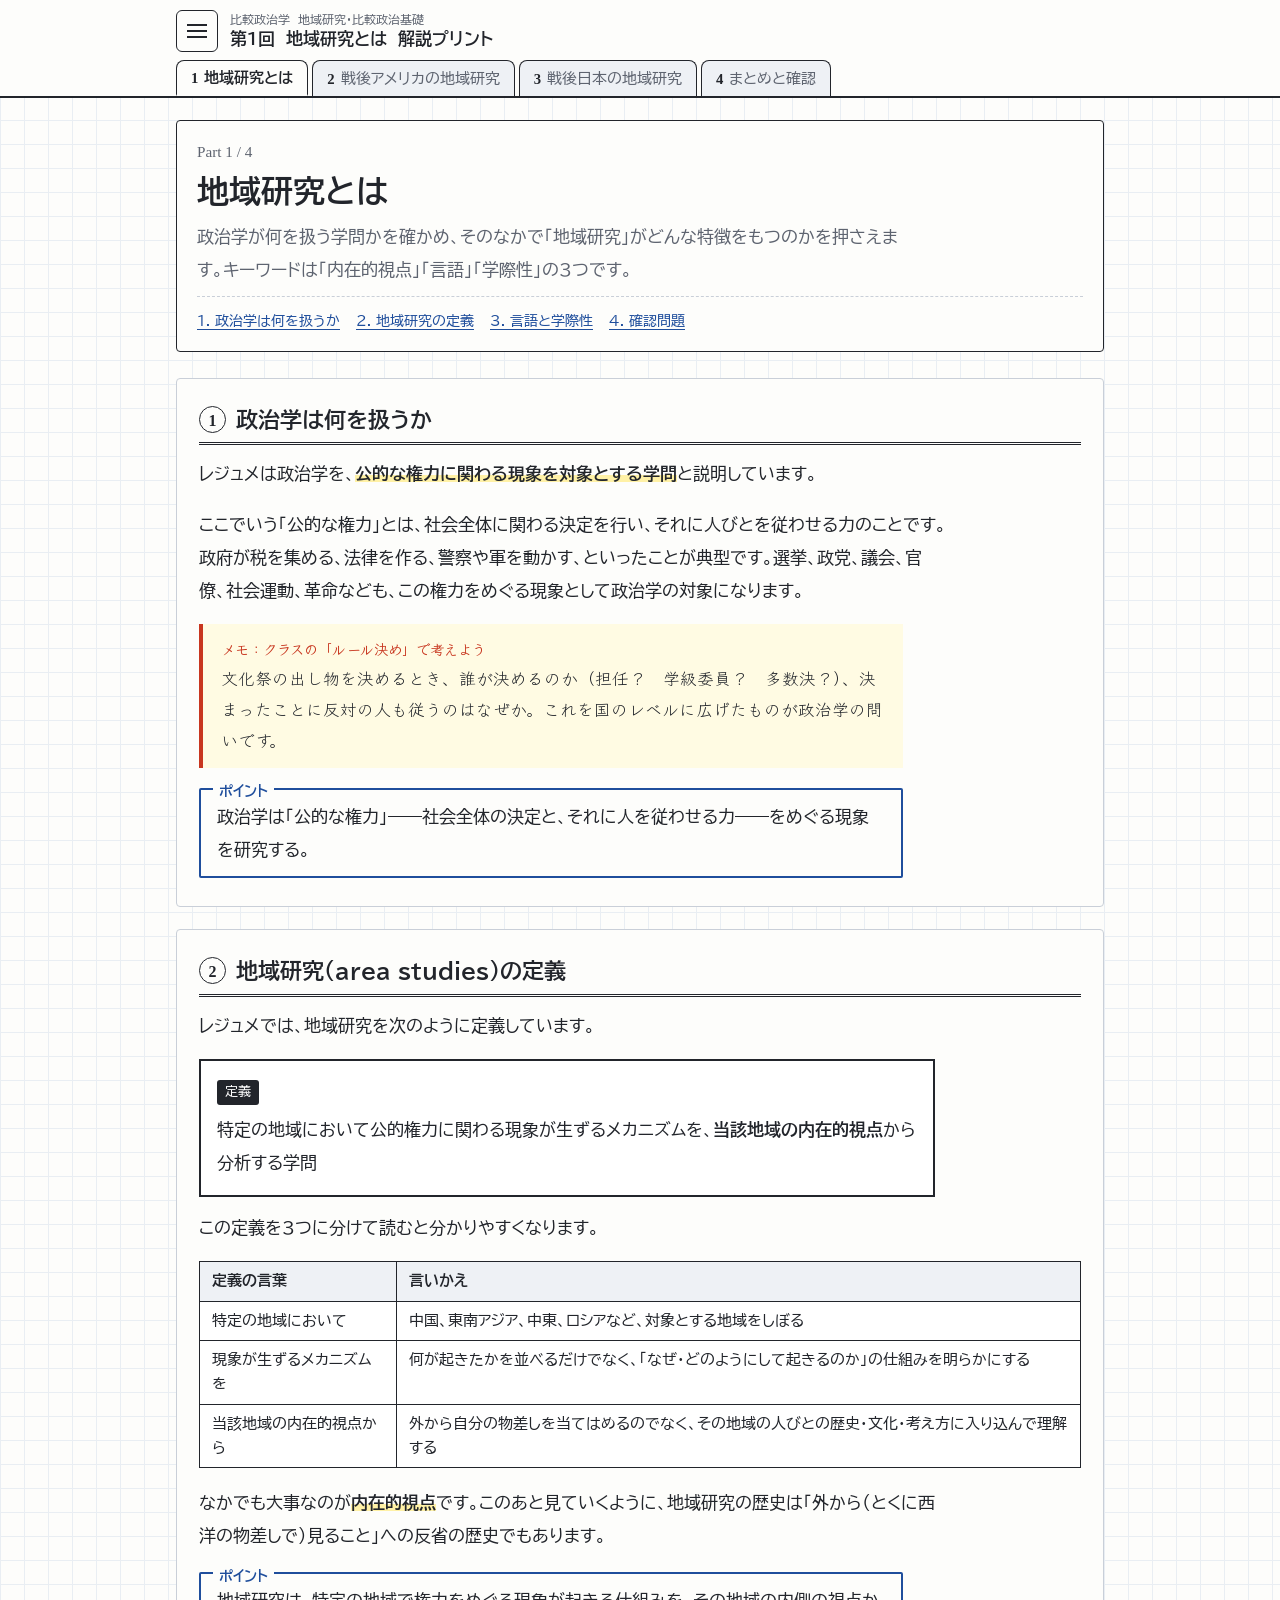
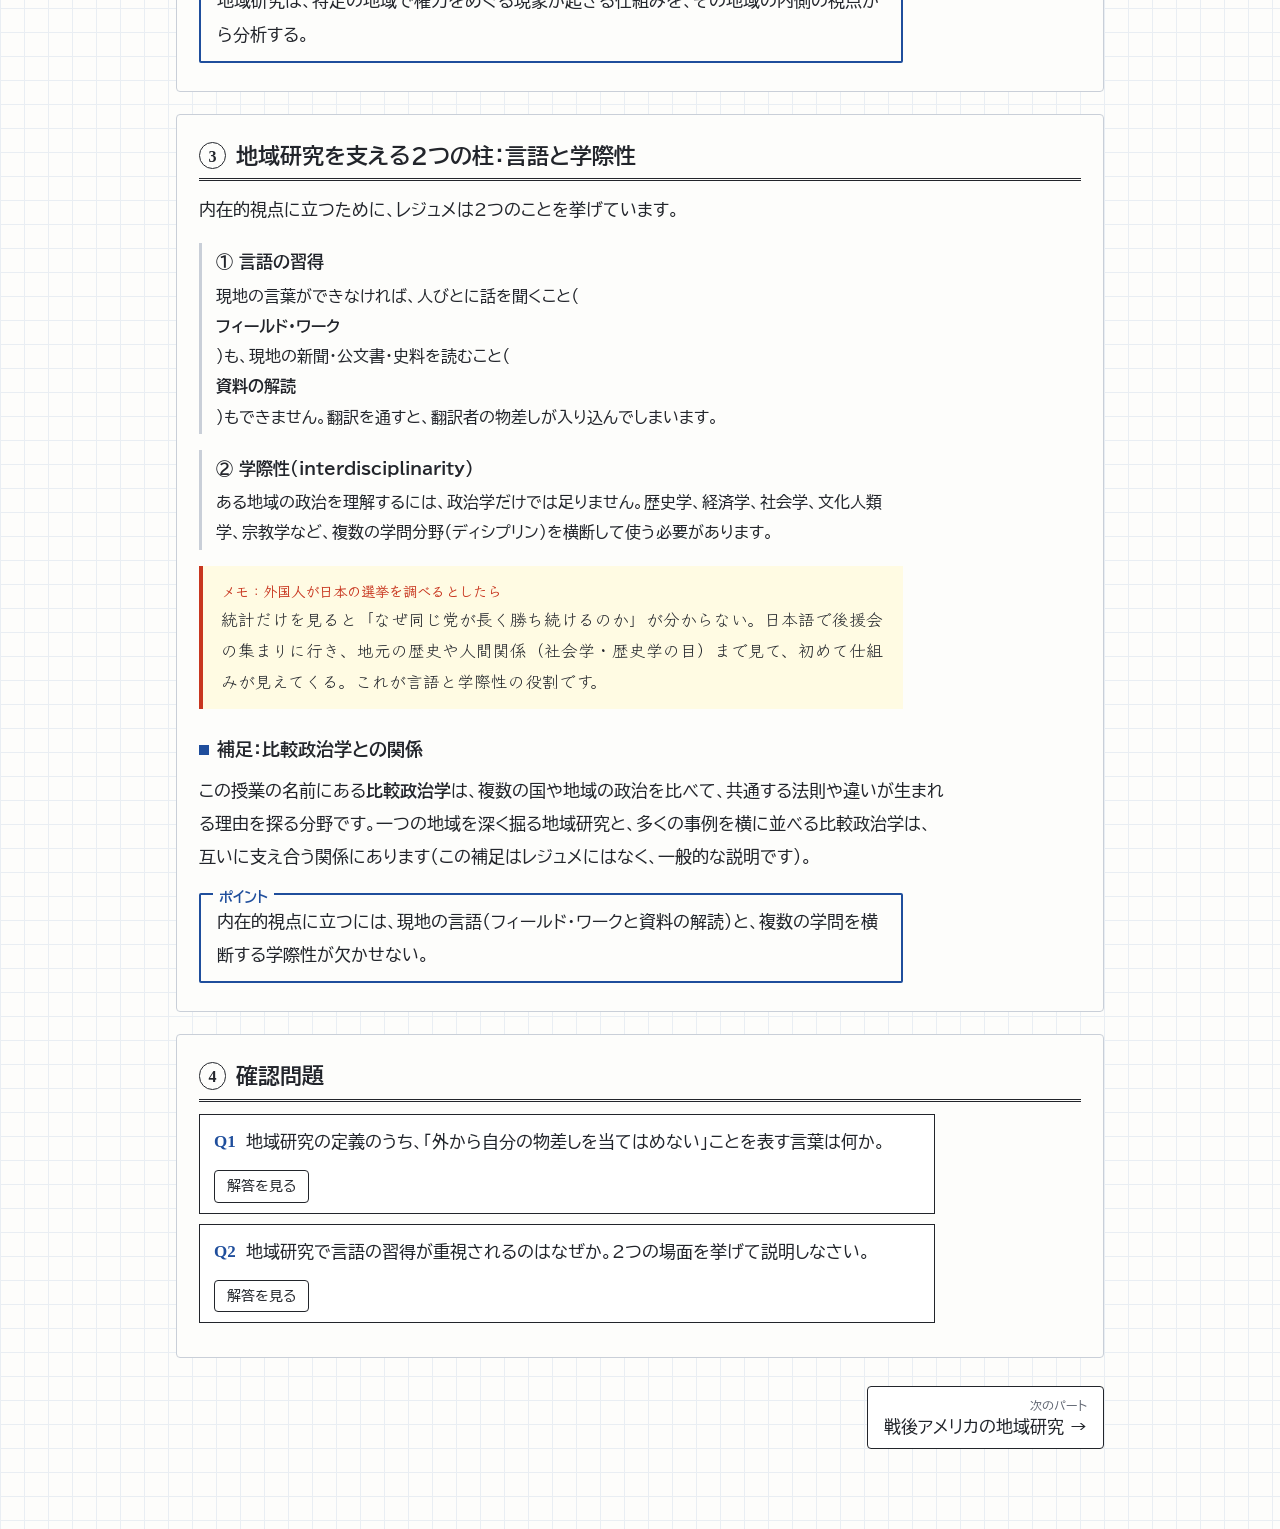
==== ch01/index.html @ 3d4bd662 "比較政治学のサイトを作成し、第1回の解説を追加 Co-Authored-By: Claude Opus 5.5 <noreply@anthropic.com> Claude-Session: http" ====
<!DOCTYPE html>
<html lang="ja">
<head>
<meta charset="utf-8">
<meta name="viewport" content="width=device-width, initial-scale=1">
<title>第1回 地域研究とは｜比較政治学</title>
<link rel="preconnect" href="https://fonts.googleapis.com">
<link rel="preconnect" href="https://fonts.gstatic.com" crossorigin>
<link href="https://fonts.googleapis.com/css2?family=BIZ+UDPGothic:wght@400;700&family=Klee+One:wght@400;600&display=swap" rel="stylesheet">
<style>
/* 設計: 方眼紙に書いた講義プリント。黒インクの本文、青ペンの強調、朱ペンの書き込み、黄色の蛍光ペン。上部に固定ヘッダーとパートのタブ、左からメニューが出る */
:root{
  --paper:#fdfdfb;
  --grid:#e9eef3;
  --ink:#22252b;
  --sub:#5e6470;
  --line:#c9cfd8;
  --blue:#1f4e9c;
  --red:#c8361f;
  --teal:#0b6b5d;
  --marker:#fff1a6;
  --note:#fffbe3;
  --font-body:"BIZ UDPGothic","Hiragino Kaku Gothic ProN","Yu Gothic",Meiryo,sans-serif;
  --font-hand:"Klee One","Hiragino Maru Gothic ProN","Yu Gothic",sans-serif;
  --font-math:"Times New Roman",Times,serif;
  color-scheme:light;
}
*{box-sizing:border-box}
html,body{margin:0}
body{
  background-color:var(--paper);
  background-image:linear-gradient(var(--grid) 1px,transparent 1px),linear-gradient(90deg,var(--grid) 1px,transparent 1px);
  background-size:24px 24px;
  color:var(--ink);font-family:var(--font-body);font-size:17px;line-height:1.95;
  -webkit-text-size-adjust:100%;
}
a{color:var(--blue)}
button{font:inherit;color:inherit}
:focus-visible{outline:2px solid var(--blue);outline-offset:2px}

/* ヘッダー */
.bar{position:sticky;top:0;z-index:20;background:var(--paper);border-bottom:2px solid var(--ink)}
.bar-in{max-width:960px;margin:0 auto;padding:10px 16px 0;display:flex;align-items:center;gap:12px}
.burger{width:42px;height:42px;border:1.5px solid var(--ink);background:var(--paper);border-radius:6px;display:grid;place-items:center;cursor:pointer;flex:none}
.burger span{display:block;width:20px;height:2px;background:var(--ink);box-shadow:0 -6px 0 var(--ink),0 6px 0 var(--ink)}
.course{line-height:1.35;min-width:0}
.course small{display:block;color:var(--sub);font-size:.78rem}
.course b{font-size:1.05rem}
.tabs{max-width:960px;margin:8px auto 0;padding:0 16px;display:flex;gap:4px;overflow-x:auto;scrollbar-width:none}
.tabs::-webkit-scrollbar{display:none}
.tab{flex:none;border:1.5px solid var(--ink);border-bottom:none;background:#eef1f5;border-radius:8px 8px 0 0;padding:6px 14px 5px;cursor:pointer;font-size:.92rem;line-height:1.5;color:var(--sub);position:relative;top:2px}
.tab .n{font-family:var(--font-math);font-weight:700;margin-right:6px;color:var(--ink)}
.tab[aria-selected="true"]{background:var(--paper);color:var(--ink);font-weight:700;border-bottom:2px solid var(--paper);z-index:1}

/* ドロワー */
.scrim{position:fixed;inset:0;background:rgba(20,24,32,.35);z-index:30;opacity:0;pointer-events:none;transition:opacity .2s}
.drawer{position:fixed;top:0;left:0;bottom:0;width:min(340px,86vw);background:var(--paper);z-index:31;border-right:2px solid var(--ink);transform:translateX(-102%);transition:transform .22s ease;overflow-y:auto;padding:16px 18px 40px}
body.menu-open .scrim{opacity:1;pointer-events:auto}
body.menu-open .drawer{transform:none}
.drawer-head{display:flex;justify-content:space-between;align-items:center;border-bottom:1.5px solid var(--ink);padding-bottom:8px;margin-bottom:10px}
.drawer-head b{font-size:1rem}
.close{border:1.5px solid var(--ink);background:none;border-radius:6px;width:36px;height:36px;cursor:pointer;font-size:1.2rem;line-height:1}
.drawer h4{margin:14px 0 2px;font-size:.95rem}
.drawer h4 button{background:none;border:none;padding:0;cursor:pointer;text-align:left;font-weight:700}
.drawer h4 .n{font-family:var(--font-math);margin-right:6px}
.drawer ul{list-style:none;margin:0;padding:0 0 0 12px;border-left:1.5px solid var(--line)}
.drawer li button{background:none;border:none;padding:3px 0;cursor:pointer;color:var(--sub);text-align:left;font-size:.9rem;line-height:1.5}
.drawer li button:hover{color:var(--blue)}
.drawer .cur>button{color:var(--blue)}

/* 本文 */
main{max-width:960px;margin:0 auto;padding:22px 16px 80px}
.part{display:none}
.part.on{display:block}
.part-head{background:var(--paper);border:1.5px solid var(--ink);border-radius:4px;padding:16px 20px;margin-bottom:26px}
.part-head .pn{font-family:var(--font-math);font-size:.95rem;color:var(--sub)}
.part-head h1{font-size:clamp(1.5rem,3.6vw,2rem);line-height:1.4;margin:2px 0 6px;text-wrap:balance}
.part-head p{margin:0;color:var(--sub);max-width:42em}
.toc-mini{display:flex;flex-wrap:wrap;gap:4px 16px;margin-top:10px;padding-top:10px;border-top:1px dashed var(--line);font-size:.9rem}
.toc-mini button{background:none;border:none;padding:0;cursor:pointer;color:var(--blue);text-decoration:underline;text-underline-offset:3px}

section{background:var(--paper);border:1px solid var(--line);border-radius:4px;padding:6px 22px 24px;margin-bottom:22px;scroll-margin-top:120px}
@media (max-width:560px){section{padding:4px 14px 18px}}
h2{font-size:1.4rem;line-height:1.5;margin:18px 0 12px;padding-bottom:6px;border-bottom:3px double var(--ink);text-wrap:balance}
h2 .sn{display:inline-block;min-width:1.7em;height:1.7em;line-height:1.7em;text-align:center;border:1.5px solid var(--ink);border-radius:50%;font-family:var(--font-math);font-size:1rem;margin-right:10px;vertical-align:.12em}
h3{font-size:1.1rem;margin:24px 0 6px;text-wrap:balance}
h3::before{content:"";display:inline-block;width:10px;height:10px;background:var(--blue);margin-right:8px;vertical-align:.05em}
p{margin:0 0 1em;max-width:44em}
.mk{background:linear-gradient(transparent 58%,var(--marker) 58%);font-weight:700}
.v{font-family:var(--font-math);font-style:italic;font-size:1.1em;white-space:nowrap}
.plus{color:var(--teal);font-weight:700}
.minus{color:var(--red);font-weight:700}
ul.dots,ol.steps{margin:0 0 1em;padding-left:1.4em;max-width:44em}
ul.dots li,ol.steps li{margin:3px 0}

/* 数式ボックス（教科書風に式番号を右寄せ） */
.eq{border:1.5px solid var(--ink);background:#fff;padding:12px 18px;margin:16px 0 6px;max-width:44rem;display:flex;align-items:baseline;gap:16px;flex-wrap:wrap}
.eq .f{font-family:var(--font-math);font-size:1.45rem;font-style:italic}
.eq .f sub{font-size:.65em}
.eq .no{margin-left:auto;font-size:.85rem;color:var(--sub)}
.eq-read{max-width:44rem;margin:0 0 16px;padding-left:20px;font-size:.95rem;color:var(--sub)}
.eq-read::before{content:"読み方　";color:var(--blue);font-weight:700}

/* 先生のメモ */
.memo{font-family:var(--font-hand);background:var(--note);border-left:4px solid var(--red);padding:12px 16px 12px 18px;margin:16px 0;max-width:44rem;font-size:1.05rem;line-height:1.85}
.memo .who{display:block;color:var(--red);font-weight:600;font-size:.9rem}
/* ポイント */
.point{border:2px solid var(--blue);border-radius:2px;padding:10px 16px;margin:20px 0 4px;max-width:44rem;position:relative}
.point::before{content:"ポイント";position:absolute;top:-.85em;left:12px;background:var(--paper);padding:0 6px;color:var(--blue);font-weight:700;font-size:.85rem}
.point p{margin:0}

/* 帯グラフ */
.bars{background:#fff;border:1px solid var(--line);padding:14px 16px 10px;margin:14px 0 18px;max-width:44rem}
.bars .sw{display:flex;gap:0;margin-bottom:12px;border:1.5px solid var(--ink);border-radius:6px;overflow:hidden;width:max-content}
.bars .sw button{border:none;background:#fff;padding:3px 14px;cursor:pointer;font-size:.88rem}
.bars .sw button+button{border-left:1.5px solid var(--ink)}
.bars .sw button[aria-selected="true"]{background:var(--ink);color:#fff}
.brow{display:grid;grid-template-columns:7.2em 1fr;align-items:center;gap:10px;margin:8px 0}
.brow .lab{font-size:.88rem;line-height:1.35}
.track{position:relative;height:34px}
.seg{position:absolute;top:0;bottom:0;display:flex;align-items:center;justify-content:center;font-size:.8rem;border:1.5px solid var(--ink);white-space:nowrap;overflow:hidden;font-variant-numeric:tabular-nums}
.seg.y{background:#dfe8f6}
.seg.c{background:#f3f4f6}.seg.i{background:#e7eaee}.seg.g{background:#d9dde3}
.seg.gap-p{background:repeating-linear-gradient(45deg,#d6efe9,#d6efe9 5px,#fff 5px,#fff 10px);color:var(--teal);font-weight:700;border-color:var(--teal);border-style:dashed}
.seg.gap-m{background:repeating-linear-gradient(45deg,#f8ddd7,#f8ddd7 5px,#fff 5px,#fff 10px);color:var(--red);font-weight:700;border-color:var(--red);border-style:dashed}
.seg.b{background:#e7eaee}.seg.ri{background:#fde9a8}.seg.nx{background:#d6efe9}
.seg-lab{position:absolute;top:0;bottom:0;display:flex;align-items:center;font-size:.85rem;white-space:nowrap}
.bars .cap{font-size:.88rem;color:var(--sub);margin:6px 0 0}

/* 表 */
.tw{overflow-x:auto;margin:12px 0 18px}
table{border-collapse:collapse;background:#fff;font-size:.95rem;font-variant-numeric:tabular-nums}
th,td{border:1px solid var(--ink);padding:7px 12px;text-align:left;vertical-align:top;line-height:1.6}
thead th{background:#eef1f5}
td.c{text-align:center;white-space:nowrap}
td.r{text-align:right}
table.calc-t td{border:none;border-bottom:1px dotted var(--line);padding:3px 14px 3px 0}
table.calc-t tr:last-child td{border-bottom:2px solid var(--ink);font-weight:700}

/* 図 */
figure{margin:14px 0 20px}
figcaption{font-size:.85rem;color:var(--sub);margin-top:4px}
.figbox{background:#fff;border:1px solid var(--line);padding:8px;overflow-x:auto}
svg text{font-family:var(--font-body);fill:var(--ink)}
svg .m{font-family:var(--font-math);font-style:italic}

/* シミュレーター */
.sim{background:#fff;border:1.5px solid var(--ink);padding:14px;margin:16px 0;display:grid;grid-template-columns:1fr;gap:14px}
@media (min-width:860px){.sim{grid-template-columns:minmax(0,1.15fr) minmax(0,1fr)}}
.grp{margin-bottom:10px}
.grp .gl{font-size:.78rem;color:var(--sub);display:block;margin-bottom:3px}
.chips{display:flex;flex-wrap:wrap;gap:5px}
.chips button{border:1.5px solid var(--ink);background:#fff;padding:2px 10px;border-radius:4px;cursor:pointer;font-size:.85rem;line-height:1.6}
.chips button[aria-pressed="true"]{background:var(--ink);color:#fff}
.explain{border-top:1px dashed var(--line);padding-top:10px;margin-top:6px}
.explain .t{font-weight:700;margin:0}
.explain .x{font-size:.95rem;margin:4px 0}
.explain .f{font-size:.8rem;color:var(--sub);margin:0}
.meter{display:grid;grid-template-columns:repeat(3,1fr);border:1.5px solid var(--ink);margin:10px 0}
.meter div{padding:6px 8px;text-align:center}
.meter div+div{border-left:1px solid var(--ink)}
.meter small{display:block;font-size:.75rem;color:var(--sub);line-height:1.3}
.meter strong{font-size:1.3rem;font-family:var(--font-math);font-variant-numeric:tabular-nums}
.sl{display:grid;grid-template-columns:7.4em 1fr 3.6em;gap:8px;align-items:center;font-size:.88rem}
.sl input{width:100%;accent-color:var(--blue)}
.sl output{text-align:right;font-family:var(--font-math);font-variant-numeric:tabular-nums}
.sm{font-size:.8rem;color:var(--sub);margin:6px 0 0}

/* 内部タブ（ケース別） */
.itabs{display:flex;gap:0;border-bottom:1.5px solid var(--ink);margin:14px 0 0;overflow-x:auto}
.itabs button{border:none;background:none;padding:6px 14px;cursor:pointer;color:var(--sub);border-bottom:3px solid transparent;margin-bottom:-1.5px;white-space:nowrap}
.itabs button[aria-selected="true"]{color:var(--ink);font-weight:700;border-bottom-color:var(--blue)}
.ipanel{padding:12px 0 0}
.ipanel[hidden]{display:none}
.case{border-left:3px solid var(--line);padding:2px 0 2px 14px;margin:0 0 16px;max-width:44rem}
.case b{display:block}
.case .res{font-size:.9rem;margin:2px 0}
.case p{margin:2px 0 0;font-size:.97rem}

/* 手順 */
.flow{display:grid;grid-template-columns:1fr;gap:8px;max-width:44rem;margin:12px 0 16px;counter-reset:f}
@media (min-width:700px){.flow{grid-template-columns:repeat(3,1fr)}}
.flow div{border:1.5px solid var(--ink);background:#fff;padding:10px 12px;font-size:.93rem;line-height:1.7;counter-increment:f}
.flow div::before{content:"手順" counter(f);display:block;font-weight:700;color:var(--blue);font-size:.82rem}

/* 計算機 */
.calc{background:#fff;border:1.5px solid var(--ink);padding:14px 16px;margin:14px 0;max-width:44rem}
.calc .out{font-size:.98rem;margin-top:10px}
.calc .chk{color:var(--sub);font-size:.88rem}

/* 確認問題 */
.q{border:1px solid var(--ink);background:#fff;margin:10px 0;max-width:46rem}
.q .qq{padding:10px 14px;display:flex;gap:10px}
.q .qn{font-family:var(--font-math);font-weight:700;color:var(--blue)}
.q button.show{margin:0 14px 10px;border:1.5px solid var(--ink);background:#fff;border-radius:4px;padding:2px 12px;cursor:pointer;font-size:.85rem}
.q .ans{border-top:1px dashed var(--line);padding:8px 14px 10px;font-family:var(--font-hand);font-size:1.05rem;background:var(--note)}
.q .ans[hidden]{display:none}
.q .ans::before{content:"解答　";color:var(--red);font-weight:600}

/* 前後ナビ */
.pager{display:flex;justify-content:space-between;gap:10px;margin-top:28px;flex-wrap:wrap}
.pager button{border:1.5px solid var(--ink);background:#fff;padding:10px 16px;cursor:pointer;border-radius:4px;text-align:left;line-height:1.4;max-width:48%}
.pager button small{display:block;color:var(--sub);font-size:.78rem}
.pager .next{margin-left:auto;text-align:right}
.src{font-size:.82rem;color:var(--sub);margin-top:30px;border-top:1px solid var(--line);padding-top:10px}

/* キャラクター */
.talk{display:flex;align-items:flex-end;gap:12px;margin:14px 0 18px;max-width:44rem}
.talk img{width:118px;height:auto;flex:none}
.talk .bubble{position:relative;background:#fff;border:2px solid var(--ink);border-radius:14px;padding:10px 16px;font-family:var(--font-hand);font-size:1.08rem;line-height:1.75;margin-bottom:30px}
.talk .bubble::before{content:"";position:absolute;left:-12px;bottom:16px;border:6px solid transparent;border-right:8px solid var(--ink)}
.talk .bubble::after{content:"";position:absolute;left:-8px;bottom:17px;border:5px solid transparent;border-right:7px solid #fff}
.talk.r{flex-direction:row-reverse;margin-left:auto}
.talk.r .bubble::before{left:auto;right:-12px;border-right-color:transparent;border-left:8px solid var(--ink)}
.talk.r .bubble::after{left:auto;right:-8px;border-right-color:transparent;border-left:7px solid #fff}
.part-head{display:flex;gap:16px;align-items:flex-end}
.part-head .ph-main{flex:1;min-width:0}
.part-head .ph-fig{flex:none;width:150px;text-align:center;margin:-6px 0 -16px}
.part-head .ph-say{font-family:var(--font-hand);font-size:.88rem;line-height:1.5;background:#fff;border:1.5px solid var(--ink);border-radius:10px;padding:5px 8px;margin-bottom:6px;text-align:left;position:relative}
.part-head .ph-say::after{content:"";position:absolute;left:50%;bottom:-7px;width:10px;height:10px;background:#fff;border-right:1.5px solid var(--ink);border-bottom:1.5px solid var(--ink);transform:translateX(-50%) rotate(45deg)}
.part-head .ph-fig img{width:100%;height:auto;display:block}
@media (max-width:560px){.talk img{width:86px}.part-head .ph-fig{width:96px}.talk .bubble{font-size:1rem}}
.memo.withfig{display:flex;gap:14px;align-items:center}
.memo.withfig img{width:104px;height:auto;flex:none}
@media (max-width:560px){.memo.withfig img{width:78px}}

/* 課題パート */
.dl{margin:10px 0 16px}
.dlbtn{display:inline-flex;align-items:center;gap:12px;border:2px solid var(--ink);background:#fff;color:var(--ink);text-decoration:none;padding:8px 16px 8px 10px;border-radius:6px;line-height:1.4;box-shadow:3px 3px 0 var(--ink)}
.dlbtn:hover{background:#eef2fa}
.dlbtn:active{transform:translate(2px,2px);box-shadow:1px 1px 0 var(--ink)}
.dlbtn .dlico{width:34px;height:40px;background:#2b579a;color:#fff;font-weight:700;display:grid;place-items:center;border-radius:3px;font-family:var(--font-math);font-size:1.2rem}
.dlbtn b{display:block}
.dlbtn small{display:block;color:var(--sub);font-size:.8rem}

.xref{font-size:.9rem;margin:6px 0 12px;max-width:44em}
.xref::before{content:"→ ";color:var(--blue);font-weight:700}
.xref a,.dots a{color:var(--blue);cursor:pointer}
.kq{border:2px solid var(--ink);background:#fff;padding:12px 16px;margin:12px 0 14px;max-width:46rem}
.kq .lab{display:inline-block;background:var(--ink);color:#fff;font-size:.8rem;padding:0 8px;border-radius:3px;margin-bottom:4px}
.kq p{margin:4px 0}
.memo.hint{border-left-color:var(--blue)}
.memo.hint .who{color:var(--blue)}
.locked{display:none;border:1.5px dashed var(--line);color:var(--sub);padding:8px 14px;max-width:44rem;font-size:.92rem;background:#fff}
body.ans-off .locked{display:block}
body.ans-off .sol{display:none}
.solbtn{border:1.5px solid var(--ink);background:var(--ink);color:#fff;border-radius:4px;padding:6px 16px;cursor:pointer;margin:6px 0 10px}
.solbtn[aria-expanded="true"]{background:#fff;color:var(--ink)}
.step{border-top:1px dashed var(--line);padding-top:6px;margin-top:10px}
h3.stp::before{display:none}
h3.stp .st{display:inline-block;font-size:.8rem;background:var(--blue);color:#fff;padding:0 9px;border-radius:3px;margin-right:8px;vertical-align:.12em}
.ansSwitch{display:flex;flex-wrap:wrap;align-items:center;gap:6px 16px;border:2px solid var(--ink);background:#fff;padding:10px 14px;margin:14px 0 16px;max-width:46rem}
.sw-l{display:flex;align-items:center;gap:10px;cursor:pointer;font-weight:700}
.sw-l input{position:absolute;opacity:0;width:1px;height:1px}
.sw-ui{width:46px;height:26px;border-radius:13px;background:#c9cfd8;position:relative;flex:none;transition:background .15s}
.sw-ui::after{content:"";position:absolute;top:3px;left:3px;width:20px;height:20px;border-radius:50%;background:#fff;box-shadow:0 1px 2px rgba(0,0,0,.3);transition:left .15s}
.sw-l input:checked+.sw-ui{background:var(--teal)}
.sw-l input:checked+.sw-ui::after{left:23px}
.sw-l input:focus-visible+.sw-ui{outline:2px solid var(--blue);outline-offset:2px}
.sw-note{font-size:.88rem;color:var(--sub)}
.gwrap{background:#fff;border:1.5px solid var(--ink);padding:12px;margin:14px 0 6px;max-width:46rem}
.gsw{display:flex;border:1.5px solid var(--ink);border-radius:6px;overflow:hidden;width:max-content;max-width:100%;margin-bottom:8px;flex-wrap:wrap}
.gsw button{border:none;background:#fff;padding:3px 14px;cursor:pointer;font-size:.88rem}
.gsw button+button{border-left:1.5px solid var(--ink)}
.gsw button[aria-pressed="true"]{background:var(--ink);color:#fff}
.gwrap svg{width:100%;max-width:560px;height:auto;display:block}
.gcap{font-size:.88rem;color:var(--sub);margin:6px 0 0}
.howto{font-size:.93rem;max-width:44rem;margin:6px 0 16px;padding-left:1.3em}
.trap{border:2px dashed var(--red);padding:10px 16px;margin:16px 0;max-width:44rem;background:#fff}
.trap b{color:var(--red)}
.point.ketsu::before{content:"結論"}
.answer{border:1.5px solid var(--ink);background:#fff;padding:14px 18px 6px;margin:20px 0 16px;max-width:46rem;position:relative}
.answer::before{content:"答案の書き方の例";position:absolute;top:-.8em;left:12px;background:var(--ink);color:#fff;font-size:.8rem;padding:0 8px;border-radius:3px}
.answer p{font-size:.97rem}
.num{background:#fff;border:1px solid var(--line);padding:10px 16px;margin:14px 0;max-width:44rem}
.num .h{font-size:.82rem;color:var(--sub);display:block}
#kadai .brow{grid-template-columns:5.5em 1fr}
#kadai .seg.g{background:#fde9a8}
@media (prefers-reduced-motion: reduce){*{transition:none!important}}

/* 数式（分数・Σ/Π/∫ の上下添字）— 全章共通 */
.mx{font-family:var(--font-math);display:inline-flex;align-items:center;gap:.12em;vertical-align:middle;white-space:nowrap;font-size:1.08em}
.mx i{font-style:italic}
.frac{display:inline-flex;flex-direction:column;align-items:center;vertical-align:middle;margin:0 .12em;line-height:1.25}
.frac>span:first-child{border-bottom:1px solid currentColor;padding:0 .25em}
.frac>span:last-child{padding:0 .25em}
.bop{display:inline-flex;flex-direction:column;align-items:center;vertical-align:middle;line-height:1;margin:0 .12em}
.bop .s{font-size:1.7em;line-height:1}
.bop small{font-size:.62em;line-height:1.1}
.eq .mx{font-size:1.25rem}
.eq.mxeq .f{font-style:normal}
.mxblock{display:block;overflow-x:auto;padding:4px 0}
</style>
</head>
<body>

<div class="scrim" id="scrim"></div>
<nav class="drawer" id="drawer" aria-label="全体の目次" aria-hidden="true">
  <div class="drawer-head"><b>目次</b><button class="close" id="closeBtn" aria-label="目次を閉じる">×</button></div>
  <div id="drawerList"></div>
</nav>

<header class="bar">
  <div class="bar-in">
    <button class="burger" id="menuBtn" aria-label="目次を開く" aria-controls="drawer" aria-expanded="false"><span></span></button>
    <div class="course"><small>比較政治学　地域研究・比較政治基礎</small><b>第1回　地域研究とは　解説プリント</b></div>
  </div>
  <div class="tabs" role="tablist" aria-label="パート" id="tabs"></div>
</header>

<main>
<style>
/* 第1回だけで使う部品：年表（2列）と文献カード */
.tl{border-left:3px solid var(--ink);margin:14px 0 20px 6px;padding:0 0 0 18px;max-width:46rem}
.tl li{list-style:none;position:relative;margin:0 0 10px;line-height:1.7}
.tl li::before{content:"";position:absolute;left:-25px;top:.55em;width:11px;height:11px;background:var(--paper);border:2.5px solid var(--blue);border-radius:50%}
.tl li.jp::before{border-color:var(--red)}
.tl .y{font-family:var(--font-math);font-weight:700;color:var(--blue);margin-right:.6em}
.tl li.jp .y{color:var(--red)}
.tl .tag{font-size:.75rem;border:1px solid currentColor;padding:0 5px;margin-left:.4em;color:var(--sub);white-space:nowrap}
.bk{border:1.5px solid var(--ink);background:#fff;padding:10px 14px 8px;margin:12px 0;max-width:46rem}
.bk .who{font-weight:700}
.bk .yr{font-family:var(--font-math);font-weight:700;color:var(--blue);margin-left:.4em}
.bk .ti{display:block;font-size:.88rem;color:var(--sub);line-height:1.6}
.bk p{margin:6px 0 0;font-size:.97rem}
.legend{font-size:.85rem;color:var(--sub);margin:4px 0 0}
.legend span{display:inline-block;margin-right:14px}
.legend i{display:inline-block;width:10px;height:10px;border-radius:50%;border:2.5px solid var(--blue);margin-right:5px;vertical-align:-1px}
.legend i.jp{border-color:var(--red)}
</style>

<!-- ===================== パート1 ===================== -->
<div class="part" id="kihon" data-title="地域研究とは" data-desc="政治学が何を扱う学問かを確かめ、そのなかで「地域研究」がどんな特徴をもつのかを押さえます。キーワードは「内在的視点」「言語」「学際性」の3つです。">

<section id="s1" data-t="政治学は何を扱うか">
<h2><span class="sn">1</span>政治学は何を扱うか</h2>
<p>レジュメは政治学を、<span class="mk">公的な権力に関わる現象を対象とする学問</span>と説明しています。</p>
<p>ここでいう「公的な権力」とは、社会全体に関わる決定を行い、それに人びとを従わせる力のことです。政府が税を集める、法律を作る、警察や軍を動かす、といったことが典型です。選挙、政党、議会、官僚、社会運動、革命なども、この権力をめぐる現象として政治学の対象になります。</p>
<div class="memo"><span class="who">メモ：クラスの「ルール決め」で考えよう</span>文化祭の出し物を決めるとき、誰が決めるのか（担任？　学級委員？　多数決？）、決まったことに反対の人も従うのはなぜか。これを国のレベルに広げたものが政治学の問いです。</div>
<div class="point"><p>政治学は「公的な権力」――社会全体の決定と、それに人を従わせる力――をめぐる現象を研究する。</p></div>
</section>

<section id="s2" data-t="地域研究の定義">
<h2><span class="sn">2</span>地域研究（area studies）の定義</h2>
<p>レジュメでは、地域研究を次のように定義しています。</p>
<div class="kq"><span class="lab">定義</span><p>特定の地域において公的権力に関わる現象が生ずるメカニズムを、<b>当該地域の内在的視点</b>から分析する学問</p></div>
<p>この定義を3つに分けて読むと分かりやすくなります。</p>
<div class="tw"><table>
<thead><tr><th>定義の言葉</th><th>言いかえ</th></tr></thead>
<tbody>
<tr><td>特定の地域において</td><td>中国、東南アジア、中東、ロシアなど、対象とする地域をしぼる</td></tr>
<tr><td>現象が生ずるメカニズムを</td><td>何が起きたかを並べるだけでなく、「なぜ・どのようにして起きるのか」の仕組みを明らかにする</td></tr>
<tr><td>当該地域の内在的視点から</td><td>外から自分の物差しを当てはめるのでなく、その地域の人びとの歴史・文化・考え方に入り込んで理解する</td></tr>
</tbody></table></div>
<p>なかでも大事なのが<span class="mk">内在的視点</span>です。このあと見ていくように、地域研究の歴史は「外から（とくに西洋の物差しで）見ること」への反省の歴史でもあります。</p>
<div class="point"><p>地域研究は、特定の地域で権力をめぐる現象が起きる仕組みを、その地域の内側の視点から分析する。</p></div>
</section>

<section id="s3" data-t="言語と学際性">
<h2><span class="sn">3</span>地域研究を支える2つの柱：言語と学際性</h2>
<p>内在的視点に立つために、レジュメは2つのことを挙げています。</p>
<div class="case"><b>① 言語の習得</b><p>現地の言葉ができなければ、人びとに話を聞くこと（<b>フィールド・ワーク</b>）も、現地の新聞・公文書・史料を読むこと（<b>資料の解読</b>）もできません。翻訳を通すと、翻訳者の物差しが入り込んでしまいます。</p></div>
<div class="case"><b>② 学際性（interdisciplinarity）</b><p>ある地域の政治を理解するには、政治学だけでは足りません。歴史学、経済学、社会学、文化人類学、宗教学など、複数の学問分野（ディシプリン）を横断して使う必要があります。</p></div>
<div class="memo"><span class="who">メモ：外国人が日本の選挙を調べるとしたら</span>統計だけを見ると「なぜ同じ党が長く勝ち続けるのか」が分からない。日本語で後援会の集まりに行き、地元の歴史や人間関係（社会学・歴史学の目）まで見て、初めて仕組みが見えてくる。これが言語と学際性の役割です。</div>
<h3>補足：比較政治学との関係</h3>
<p>この授業の名前にある<b>比較政治学</b>は、複数の国や地域の政治を比べて、共通する法則や違いが生まれる理由を探る分野です。一つの地域を深く掘る地域研究と、多くの事例を横に並べる比較政治学は、互いに支え合う関係にあります（この補足はレジュメにはなく、一般的な説明です）。</p>
<div class="point"><p>内在的視点に立つには、現地の言語（フィールド・ワークと資料の解読）と、複数の学問を横断する学際性が欠かせない。</p></div>
</section>

<section id="s4" data-t="確認問題">
<h2><span class="sn">4</span>確認問題</h2>
<div class="q"><div class="qq"><span class="qn">Q1</span><span>地域研究の定義のうち、「外から自分の物差しを当てはめない」ことを表す言葉は何か。</span></div><button class="show" type="button">解答を見る</button><div class="ans" hidden>「当該地域の内在的視点」。その地域の内側から理解しようとする姿勢を指す。</div></div>
<div class="q"><div class="qq"><span class="qn">Q2</span><span>地域研究で言語の習得が重視されるのはなぜか。2つの場面を挙げて説明しなさい。</span></div><button class="show" type="button">解答を見る</button><div class="ans" hidden>現地で人びとの話を聞くフィールド・ワークと、現地語で書かれた資料の解読に、言語が欠かせないから。翻訳に頼ると、外の物差しが入り込みやすい。</div></div>
</section>
</div>

<!-- ===================== パート2 ===================== -->
<div class="part" id="america" data-title="戦後アメリカの地域研究" data-desc="地域研究は、戦争と冷戦の中のアメリカで大きく育ちました。その中心にあった「近代化論」と、それに向けられた疑問・批判の流れをたどります。">

<section id="s5" data-t="戦争・冷戦と地域研究の隆盛">
<h2><span class="sn">5</span>戦争・冷戦と地域研究の隆盛</h2>
<p>地域研究は、純粋な学問的関心だけから生まれたのではありません。レジュメが示すように、<span class="mk">戦争と冷戦</span>が地域研究を大きく育てました。理由は次の4つに整理できます。</p>
<div class="tw"><table>
<thead><tr><th>きっかけ</th><th>内容</th></tr></thead>
<tbody>
<tr><td><b>敵国研究</b></td><td>戦う相手を知る必要があった。第二次世界大戦中の日本研究がその代表</td></tr>
<tr><td><b>冷戦</b></td><td>対立する社会主義国、ソ連と中華人民共和国（中国）の研究が急がれた</td></tr>
<tr><td><b>アジア・アフリカ諸国の独立</b></td><td>新しく生まれた多くの国が、資本主義と社会主義のどちらにつくのかが、米ソ対立の焦点になった</td></tr>
<tr><td><b>財団の資金</b></td><td>民間の財団などが豊富な資金を出し、大学に地域研究の拠点や語学教育が広がった</td></tr>
</tbody></table></div>
<div class="bk"><span class="who">ルース・ベネディクト『菊と刀』</span><span class="yr">1946</span><span class="ti">Ruth Benedict, <i>The Chrysanthemum and the Sword: Patterns of Japanese Culture</i></span><p>文化人類学者のベネディクトが、戦時中にアメリカ政府の依頼で行った日本研究をもとに書いた本です。日本を訪れることなく、文献や日系人への聞き取りから日本人の行動の型を描きました。敵国研究から生まれた地域研究の代表例です。</p></div>
<div class="memo"><span class="who">メモ：「知りたい」の裏に「必要」がある</span>相手国の言葉を話せる人、その国の政治や社会に詳しい人は、戦争や外交の場面で欠かせない人材になる。学問としての地域研究は、国家のこうした必要と近い場所で大きくなった。この「学問と国家の距離」は、日本の地域研究（パート3）でも大きなテーマになります。</div>
<div class="point"><p>戦後アメリカの地域研究は、敵国研究・冷戦・新興国の独立・潤沢な資金を背景に隆盛した。</p></div>
</section>

<section id="s6" data-t="近代化論">
<h2><span class="sn">6</span>「近代化論」：発展の道は一本</h2>
<p>こうした中で提起されたのが<b>近代化論</b>です。レジュメはこれを「<span class="mk">単線的な発展段階論</span>」と説明しています。どの国も同じ一本の道を、同じ順番で進んでいく――という考え方です。</p>
<div class="bk"><span class="who">W. W. ロストウ『経済成長の諸段階―一つの非共産主義宣言』</span><span class="yr">1960</span><span class="ti">W. W. Rostow, <i>The Stages of Economic Growth: A Non-Communist Manifesto</i></span><p>どの社会も、伝統社会からアメリカ型の高度大衆消費社会へと、決まった段階を順に上っていくと論じました。副題の「非共産主義宣言」は、マルクスとエンゲルスの『共産党宣言』を意識したものです。社会主義とは別の発展の道を示し、新興国を西側に引き寄せるねらいがありました。</p></div>
<p>ロストウの段階は、一般に次の5つとして知られています（段階の名前はレジュメにはなく、補足です）。</p>
<ol class="steps">
<li><b>伝統社会</b>：農業中心で、生産力が伸びない</li>
<li><b>離陸のための先行条件</b>：近代的な科学や制度が入りはじめる</li>
<li><b>離陸（テイク・オフ）</b>：投資が増え、工業化が一気に進む</li>
<li><b>成熟への前進</b>：技術が経済全体に広がる</li>
<li><b>高度大衆消費</b>：耐久消費財が行きわたる（アメリカ型の社会）</li>
</ol>
<h3>経済発展が政治発展をもたらす</h3>
<p>近代化論の研究者は、経済の発展が社会を変え、それが政治の発展（とくに民主化）につながると考えました。</p>
<div class="tw"><table>
<thead><tr><th>研究者</th><th>文献（年）</th><th>主な主張（要点）</th></tr></thead>
<tbody>
<tr><td>パーソンズ</td><td><i>The Social System</i>（1951）</td><td>社会を、互いに役割を果たし合う部分からなる一つのシステムとして捉える理論を示した。近代化論の理論的な土台になった</td></tr>
<tr><td>リプセット</td><td>「民主主義の社会的要件」（1959）</td><td>経済発展の進んだ国ほど民主主義が安定しやすいと論じた</td></tr>
<tr><td>ドイッチュ</td><td>「社会的動員と政治発展」（1961）</td><td>都市化や識字、マスメディアの広がりで人びとが政治に動員され、政治のあり方が変わると論じた</td></tr>
</tbody></table></div>
<div class="gwrap">
  <div class="gsw" role="group" aria-label="発展の見方の切り替え"><button type="button" data-g="dev" data-s="0" aria-pressed="true">① 近代化論</button><button type="button" data-g="dev" data-s="1" aria-pressed="false">② ハンチントンの疑問</button><button type="button" data-g="dev" data-s="2" aria-pressed="false">③ 構造主義・オリエンタリズム批判</button></div>
  <svg id="gDev" viewBox="0 0 640 300" role="img" aria-label="発展の見方の図"></svg>
  <p class="gcap" id="gDev-cap"></p>
</div>
<p class="legend">ボタンで、近代化論の見方（①）と、それへの疑問・批判（②③）を切り替えられます。②は <a href="#s7" data-goto="s7">7節</a>、③は <a href="#s8" data-goto="s8">8節</a> で説明します。</p>
<div class="point"><p>近代化論は、どの国も「経済発展 → 社会発展 → 政治発展」という一本の道をたどり、最後はアメリカ型の社会に行き着くと考えた。</p></div>
</section>

<section id="s7" data-t="近代化論への疑問">
<h2><span class="sn">7</span>「近代化論」への疑問</h2>
<p>1960年代半ばになると、近代化論の予想どおりに進まない国が目立ってきました。経済が伸びても政治が不安定になる国、クーデターや内戦が続く国が多かったのです。</p>
<div class="bk"><span class="who">アプター『近代化の政治学』</span><span class="yr">1965</span><span class="ti">David E. Apter, <i>The Politics of Modernization</i></span><p>近代化を進める主体としての政治、とくに新興国の政府や指導者の役割に注目しました。</p></div>
<div class="bk"><span class="who">パイ『政治発展の諸側面』（原題を直訳した仮の題）</span><span class="yr">1966</span><span class="ti">Lucian W. Pye, <i>Aspects of Political Development</i></span><p>「政治発展」という言葉がさまざまな意味で使われていることを整理し、その中身が一つに定まらないことを示しました。</p></div>
<div class="bk"><span class="who">ハンチントン『変革期の政治秩序』</span><span class="yr">1968</span><span class="ti">Samuel P. Huntington, <i>Political Order in Changing Societies</i></span><p>レジュメの要点は「<span class="mk">急速な経済成長や社会的動員 → 混沌と崩壊</span>」です。人びとが政治に参加しようとする動きが、それを受け止める政党や議会などの制度が育つより速く広がると、政治は安定するどころか混乱する、と論じました。</p></div>
<div class="memo"><span class="who">メモ：小さな体育館に人が殺到すると</span>入りたい人（政治参加の要求）が急に増えても、入口や会場（政治制度）がそのままなら、押し合いになって混乱する。発展すれば自然に安定する、とは限らないということです。</div>
<p>同じ1968年、アメリカでは「<b>憂慮するアジア研究者委員会</b>（Committee of Concerned Asian Scholars, CCAS）」が発足しました。ベトナム戦争のさなか、アジア研究が戦争や政府の政策に協力していることを、若手の研究者たちが批判したのです。</p>
<p class="xref">学問と国策の距離は、日本の地域研究でも問われました → <a href="#s11" data-goto="s11">11節</a></p>
<div class="point"><p>1960年代後半には、発展が安定をもたらすとは限らない（ハンチントン）という疑問や、地域研究と国策の結びつきへの批判（CCAS）が出てきた。</p></div>
</section>

<section id="s8" data-t="近代化論のアンチテーゼ">
<h2><span class="sn">8</span>「近代化論」のアンチテーゼ</h2>
<p>さらに根本から、「西洋を到達点とする物差し」そのものを問い直す議論が現れました。アンチテーゼとは、ある主張に真っ向から対立する主張のことです。</p>
<div class="bk"><span class="who">レヴィ＝ストロース『野生の思考』</span><span class="yr">1962</span><span class="ti">Claude Lévi-Strauss, <i>La Pensée sauvage</i></span><p><b>構造主義</b>の代表作です。人間は自分の意志で自由に歴史を作る（<b>実存主義</b>の考え方）のではなく、気づかないうちに社会や文化の構造に形づくられている、と考えます。西洋人も「未開」とされた人びとも、それぞれの構造に規定されている。だから、<span class="mk">地域の発展のあり方は必然的に異なる</span>――「遅れた社会」が西洋の後を追うという見方は成り立たなくなります。</p></div>
<div class="bk"><span class="who">サイード『オリエンタリズム』</span><span class="yr">1978</span><span class="ti">Edward W. Said, <i>Orientalism</i></span><p>西洋の学問や文学が、「東洋（オリエント）」を、自分たちとは違う遅れた・神秘的な他者として描いてきたことを分析しました。そうした描き方は、西洋が東洋を支配することと結びついていた、と論じます。地域を「知る」こと自体が、権力と無縁ではないという指摘です。</p></div>
<div class="bk"><span class="who">コーエン『知の帝国主義―オリエンタリズムと中国像』</span><span class="yr">1984</span><span class="ti">Paul A. Cohen, <i>Discovering History in China</i></span><p>アメリカの中国史研究で主流だった「<b>西洋の衝撃 ― 中国の反応</b>」アプローチを批判しました。中国の近代を、西洋から刺激を受けて初めて動き出したものと見るのでなく、中国社会の内側から生まれた変化（<span class="mk">内発的発展</span>）として捉えるべきだと主張しました。</p></div>
<div class="tw"><table>
<thead><tr><th></th><th>近代化論</th><th>アンチテーゼの側</th></tr></thead>
<tbody>
<tr><td>発展の道</td><td>一本道（単線的）</td><td>地域ごとに異なる</td></tr>
<tr><td>到達点</td><td>アメリカ型の社会</td><td>決まった到達点はない</td></tr>
<tr><td>変化の原動力</td><td>西洋からの影響・経済成長</td><td>その地域の内側（内発的発展）</td></tr>
<tr><td>研究者の立ち位置</td><td>外から物差しを当てる</td><td>外から見ること自体を問い直す</td></tr>
</tbody></table></div>
<p class="xref">この右の列が、<a href="#s2" data-goto="s2">2節</a>の「内在的視点」につながっています</p>
<h3>冷戦の終焉と地域研究の周縁化</h3>
<p>冷戦が終わると、地域研究を支えてきた「敵を知る」必要が薄れました。レジュメは、地域研究が<b>周縁化</b>（学問の中心から外れていくこと）したと指摘しています。補足すると、アメリカの政治学では、一つの地域を深く知ることよりも、多くの国に当てはまる理論や統計分析を重んじる傾向が強まったことも背景にあると言われます。</p>
<div class="point"><p>構造主義、オリエンタリズム批判、「西洋の衝撃―中国の反応」批判は、西洋を到達点とする物差しを問い直し、地域の内側から見る視点を後押しした。冷戦後、地域研究は周縁化した。</p></div>
</section>

<section id="s9" data-t="確認問題">
<h2><span class="sn">9</span>確認問題</h2>
<div class="q"><div class="qq"><span class="qn">Q1</span><span>近代化論を「単線的な発展段階論」と呼ぶのはなぜか。</span></div><button class="show" type="button">解答を見る</button><div class="ans" hidden>どの社会も、伝統社会からアメリカ型の高度大衆消費社会まで、同じ一本の道を同じ順番の段階で進むと考えるから。</div></div>
<div class="q"><div class="qq"><span class="qn">Q2</span><span>ロストウの著書の副題「非共産主義宣言」には、どんな意図が込められていたか。</span></div><button class="show" type="button">解答を見る</button><div class="ans" hidden>『共産党宣言』を意識し、社会主義とは別の発展の道（資本主義による経済成長）を示すことで、冷戦下の新興国を西側に引き寄せる意図。</div></div>
<div class="q"><div class="qq"><span class="qn">Q3</span><span>ハンチントンは、急速な経済成長や社会的動員が何をもたらすと論じたか。</span></div><button class="show" type="button">解答を見る</button><div class="ans" hidden>政治参加の要求が政治制度の発達を上回り、政治の混沌と崩壊（不安定化）をもたらすと論じた。発展が自動的に安定や民主化につながるという近代化論への疑問。</div></div>
<div class="q"><div class="qq"><span class="qn">Q4</span><span>コーエンが批判した中国史研究のアプローチを何というか。また、彼はそれに代えてどんな見方を主張したか。</span></div><button class="show" type="button">解答を見る</button><div class="ans" hidden>「西洋の衝撃―中国の反応」アプローチ。中国の変化を中国社会の内側から生まれたもの（内発的発展）として捉える見方を主張した。</div></div>
</section>
</div>

<!-- ===================== パート3 ===================== -->
<div class="part" id="nihon" data-title="戦後日本の地域研究" data-desc="日本の地域研究は、戦前・戦中に国策と結びついていたことへの「悔恨」から再出発しました。研究機関の設立、学問と国策の距離、近代化論やマルクス主義との関係、慶應義塾大学法学部の取り組みを見ます。">

<section id="s10" data-t="戦前・戦中の地域研究">
<h2><span class="sn">10</span>戦前・戦中の地域研究</h2>
<p>日本でも、戦前・戦中から大規模な地域研究が行われていました。レジュメが挙げるのは次の2つです。</p>
<div class="case"><b>東亜同文書院（上海）</b><p>中国の上海に置かれた日本の高等教育機関です。学生たちは中国各地を歩いて調べる大がかりな調査旅行を行い、多くの記録を残しました。</p></div>
<div class="case"><b>南満州鉄道株式会社（満鉄）調査部</b><p>日本が中国東北部（満州）で経営した国策会社・満鉄の調査機関です。経済・社会・政治にわたる大規模な調査を行い、日本の大陸政策を支える役割を担いました。</p></div>
<p>どちらも高い水準の調査を残した一方で、<span class="mk">日本の大陸進出という国策と深く結びついていた</span>点が、戦後に大きな問題として意識されます。</p>
<div class="point"><p>戦前・戦中の日本の地域研究（東亜同文書院、満鉄調査部）は、国策と密接に結びついていた。</p></div>
</section>

<section id="s11" data-t="戦後の再出発と学問・国策の距離">
<h2><span class="sn">11</span>戦後の再出発：「悔恨」と学問・国策の距離</h2>
<p>戦後、地域研究の拠点が次々に作られました。</p>
<div class="tw"><table>
<thead><tr><th>設立年</th><th>機関</th></tr></thead>
<tbody>
<tr><td class="c">1955</td><td>北海道大学スラブ研究センター</td></tr>
<tr><td class="c">1958</td><td>アジア経済研究所</td></tr>
<tr><td class="c">1958</td><td>同志社大学アメリカ研究所</td></tr>
<tr><td class="c">1959</td><td>日本国際問題研究所</td></tr>
<tr><td class="c">1963</td><td>京都大学東南アジア研究センター</td></tr>
</tbody></table></div>
<p>この再出発の根っこにあったのが、戦前・戦中の学問に対する<b>悔恨</b>（くやみ、反省）です。研究が国策に奉仕し、侵略や支配に役立ってしまったことへの反省から、<span class="mk">学問は国策から距離をとるべきだ</span>という姿勢が打ち出されました。</p>
<div class="case"><b>東畑精一（アジア経済研究所所長）、『アジア経済』創刊の辞（1960）</b><p>日本のこれまでのアジア研究・調査の多くは「国策」をきっかけに始まり、一時的で偏った日本の「利害」論に終わってしまった。アジア経済研究所はその反省に立ち、真摯な研究に徹する――という趣旨を述べています。</p></div>
<div class="case"><b>平澤興（京都大学総長）、東南アジア研究センターの発足にあたって（1963）</b><p>東南アジア研究は、あくまでその地域を科学的に明らかにすることを目指すもので、「いかなる場合にも政治的立場はとらない」と確認しています。</p></div>
<div class="memo"><span class="who">メモ：アメリカとの対比</span>同じ時期のアメリカでは、地域研究は冷戦の必要と近いところで伸びた（5節）。日本では逆に、国策と結びついた過去への反省が出発点になった。同じ「地域研究」でも、生まれた事情がまったく違います。</div>
<p class="xref">アメリカでも、のちに国策との結びつきが批判されました → <a href="#s7" data-goto="s7">7節（CCAS）</a></p>
<div class="point"><p>戦後日本の地域研究は、戦前・戦中の国策協力への悔恨から、「学問と国策の距離」を強く意識して再出発した。</p></div>
</section>

<section id="s12" data-t="近代化論批判とマルクス主義">
<h2><span class="sn">12</span>近代化論への批判的視点とマルクス主義の影響</h2>
<h3>林武の指摘</h3>
<p>東京外国語大学の林武は、戦中期に世界の諸民族・諸地域への理解が弱まった理由として、次の2つを挙げました。</p>
<ol class="steps">
<li><b>社会科学の専門化・細分化</b>：学問が細かく分かれた結果、自分たちの生きる時代と社会を<span class="mk">全体として捉える力</span>が弱まった。</li>
<li><b>社会科学が西欧中心だったこと</b>：近代の社会科学の理論や体系は西欧をもとに作られていたため、<span class="mk">非西欧の世界を解き明かすには役に立たなかった</span>。</li>
</ol>
<p>①は地域研究の<b>学際性</b>（<a href="#s3" data-goto="s3">3節</a>）の必要につながり、②は近代化論の西洋中心の物差しへの批判（<a href="#s8" data-goto="s8">8節</a>）と重なります。</p>
<h3>マルクス主義の影響</h3>
<p>戦後日本の学界では、社会の発展を階級や生産のあり方から説明する<b>マルクス主義</b>が大きな影響力をもちました。レジュメは、その影響で<span class="mk">中国研究の学界が分断</span>されたことを挙げ、<b>現代中国学会</b>と<b>アジア政経学会</b>の2つの学会を示しています。社会主義の中国をどう評価するかをめぐって、研究者の立場が分かれたと理解しておくとよいでしょう（詳しくは授業での説明を確認してください）。</p>
<div class="point"><p>林武は、社会科学の細分化と西欧中心性を、地域理解が弱まった原因として指摘した。日本ではマルクス主義の影響で、中国研究の学界が分断された。</p></div>
</section>

<section id="s13" data-t="慶應義塾大学法学部の地域研究">
<h2><span class="sn">13</span>慶應義塾大学法学部の地域研究</h2>
<p>レジュメの最後は、慶應義塾大学法学部の地域研究の歩みです。</p>
<ul class="dots">
<li>中国政治の研究者で、塾長も務めた<b>石川忠雄</b>が、「<b>地域圏研究</b>」を導入した。</li>
<li><b>1984年</b>に<b>地域研究センター</b>が開設され、<b>2003年</b>に<b>東アジア研究所</b>となった。</li>
</ul>
<div class="point"><p>慶應義塾大学法学部では、石川忠雄の「地域圏研究」の導入を起点に、地域研究センター（1984年）、東アジア研究所（2003年）へと拠点が整えられた。</p></div>
</section>
</div>

<!-- ===================== パート4 ===================== -->
<div class="part" id="matome" data-title="まとめと確認" data-desc="第1回の流れを年表とキーワードで振り返り、確認問題で理解を確かめます。">

<section id="s14" data-t="年表で振り返る">
<h2><span class="sn">14</span>年表で振り返る</h2>
<p class="legend"><span><i></i>アメリカ・世界の動き</span><span><i class="jp"></i>日本の動き</span></p>
<ul class="tl">
<li class="jp"><span class="y">戦前・戦中</span>東亜同文書院（上海）、満鉄調査部による調査<span class="tag">国策と結びつく</span></li>
<li><span class="y">1946</span>ベネディクト『菊と刀』<span class="tag">敵国研究</span></li>
<li><span class="y">1951</span>パーソンズ <i>The Social System</i></li>
<li class="jp"><span class="y">1955</span>北海道大学スラブ研究センター</li>
<li class="jp"><span class="y">1958</span>アジア経済研究所、同志社大学アメリカ研究所</li>
<li><span class="y">1959</span>リプセット「民主主義の社会的要件」<span class="tag">近代化論</span></li>
<li class="jp"><span class="y">1959</span>日本国際問題研究所</li>
<li><span class="y">1960</span>ロストウ『経済成長の諸段階』<span class="tag">近代化論</span></li>
<li class="jp"><span class="y">1960</span>東畑精一『アジア経済』創刊の辞<span class="tag">国策との距離</span></li>
<li><span class="y">1961</span>ドイッチュ「社会的動員と政治発展」<span class="tag">近代化論</span></li>
<li><span class="y">1962</span>レヴィ＝ストロース『野生の思考』<span class="tag">アンチテーゼ</span></li>
<li class="jp"><span class="y">1963</span>京都大学東南アジア研究センター（平澤興）</li>
<li><span class="y">1965–66</span>アプター『近代化の政治学』、パイ <i>Aspects of Political Development</i><span class="tag">疑問</span></li>
<li><span class="y">1968</span>ハンチントン『変革期の政治秩序』、CCAS 発足<span class="tag">疑問</span></li>
<li><span class="y">1978</span>サイード『オリエンタリズム』<span class="tag">アンチテーゼ</span></li>
<li><span class="y">1984</span>コーエン『知の帝国主義』<span class="tag">アンチテーゼ</span></li>
<li class="jp"><span class="y">1984</span>慶應義塾大学 地域研究センター開設</li>
<li><span class="y">冷戦後</span>地域研究の周縁化</li>
<li class="jp"><span class="y">2003</span>地域研究センターが東アジア研究所に</li>
</ul>
<p class="legend">年は原著の刊行年です。</p>
</section>

<section id="s15" data-t="キーワード一覧">
<h2><span class="sn">15</span>キーワード一覧</h2>
<div class="tw"><table>
<thead><tr><th>キーワード</th><th>ひとことで</th><th>節</th></tr></thead>
<tbody>
<tr><td><b>地域研究</b></td><td>特定地域の権力をめぐる現象の仕組みを、その地域の内在的視点から分析する学問</td><td class="c"><a href="#s2" data-goto="s2">2</a></td></tr>
<tr><td><b>学際性</b></td><td>複数の学問分野を横断して使うこと</td><td class="c"><a href="#s3" data-goto="s3">3</a></td></tr>
<tr><td><b>敵国研究</b></td><td>戦う相手を知るための研究。『菊と刀』が代表</td><td class="c"><a href="#s5" data-goto="s5">5</a></td></tr>
<tr><td><b>近代化論</b></td><td>どの国も同じ段階を経てアメリカ型社会に向かうとする単線的な発展段階論</td><td class="c"><a href="#s6" data-goto="s6">6</a></td></tr>
<tr><td><b>社会的動員</b></td><td>都市化・識字・メディアなどで人びとが政治に引き込まれること</td><td class="c"><a href="#s6" data-goto="s6">6</a></td></tr>
<tr><td><b>政治秩序</b>（ハンチントン）</td><td>急速な成長や動員は、制度が追いつかないと混乱と崩壊を招く</td><td class="c"><a href="#s7" data-goto="s7">7</a></td></tr>
<tr><td><b>CCAS</b></td><td>アジア研究と国策・戦争の結びつきを批判した研究者の会（1968）</td><td class="c"><a href="#s7" data-goto="s7">7</a></td></tr>
<tr><td><b>構造主義</b></td><td>人は社会・文化の構造に規定される。発展のあり方は地域ごとに異なる</td><td class="c"><a href="#s8" data-goto="s8">8</a></td></tr>
<tr><td><b>オリエンタリズム</b></td><td>西洋が東洋を「遅れた他者」として描き、それが支配と結びついていたこと</td><td class="c"><a href="#s8" data-goto="s8">8</a></td></tr>
<tr><td><b>内発的発展</b></td><td>地域の内側から生まれる変化として発展を捉える見方</td><td class="c"><a href="#s8" data-goto="s8">8</a></td></tr>
<tr><td><b>学問と国策の距離</b></td><td>戦前・戦中の反省から、戦後日本の地域研究が強く意識した姿勢</td><td class="c"><a href="#s11" data-goto="s11">11</a></td></tr>
</tbody></table></div>
</section>

<section id="s16" data-t="確認問題">
<h2><span class="sn">16</span>確認問題</h2>
<p>答えを考えてから「解答を見る」を押してください。</p>
<div class="q"><div class="qq"><span class="qn">Q1</span><span>戦後アメリカで地域研究が隆盛した背景を、3つ以上挙げなさい。</span></div><button class="show" type="button">解答を見る</button><div class="ans" hidden>敵国研究の必要（例：『菊と刀』）、冷戦下のソ連・中国研究の必要、アジア・アフリカ諸国の独立、財団などによる潤沢な資金提供。</div></div>
<div class="q"><div class="qq"><span class="qn">Q2</span><span>リプセットとハンチントンは、経済発展と政治の関係について、どのように異なる見方を示したか。</span></div><button class="show" type="button">解答を見る</button><div class="ans" hidden>リプセットは、経済発展が民主主義の安定を支えると論じた（近代化論）。ハンチントンは、急速な経済成長や社会的動員は、政治制度が追いつかなければ混沌と崩壊を招くと論じ、発展が自動的に政治の安定をもたらすという見方に疑問を投げかけた。</div></div>
<div class="q"><div class="qq"><span class="qn">Q3</span><span>サイードの『オリエンタリズム』は、地域研究のどんな姿勢に反省を迫ったか。</span></div><button class="show" type="button">解答を見る</button><div class="ans" hidden>西洋が自分たちの物差しで東洋を「遅れた他者」として描くこと、そしてそれが支配と結びついていたこと。地域を外から描くこと自体に権力が関わっていることを示し、内在的な視点の必要を強めた。</div></div>
<div class="q"><div class="qq"><span class="qn">Q4</span><span>戦後日本の地域研究が「学問と国策の距離」を強く意識したのはなぜか。具体的な機関や人物の言葉に触れて説明しなさい。</span></div><button class="show" type="button">解答を見る</button><div class="ans" hidden>戦前・戦中の地域研究（東亜同文書院、満鉄調査部など）が国策と結びつき、偏った日本の利害論に終わったことへの悔恨があったから。アジア経済研究所の東畑精一は、その反省に立って真摯な研究に徹すると述べ、京都大学の平澤興は、東南アジア研究は政治的立場をとらないと確認した。</div></div>
<div class="q"><div class="qq"><span class="qn">Q5</span><span>林武が挙げた、戦中期に地域への理解が弱まった2つの理由は何か。</span></div><button class="show" type="button">解答を見る</button><div class="ans" hidden>①社会科学の専門化・細分化で、時代と社会の全体像をつかむ力が弱まったこと。②近代の社会科学の理論が西欧中心で、非西欧世界の解明に役立たなかったこと。</div></div>
</section>

<section id="s17" data-t="考えてみよう">
<h2><span class="sn">17</span>考えてみよう</h2>
<p>正解が一つに決まらない問いです。授業の後で、自分の考えをまとめてみましょう。</p>
<div class="memo hint"><span class="who">問い1</span>地域研究が国家の必要（戦争・外交）から資金や人材を得ることには、どんな利点と危うさがあるだろうか。アメリカと日本の経験を比べて考えてみよう。</div>
<div class="memo hint"><span class="who">問い2</span>あなたが関心をもつ国・地域を一つ選び、その政治を「内在的視点」から理解するには、何を学び、何を読み、誰に話を聞く必要があるか、書き出してみよう。</div>
<div class="memo hint"><span class="who">問い3</span>近代化論の「経済が発展すれば民主化する」という見方は、冷戦後の世界にも当てはまるだろうか。具体的な国の例を挙げて考えてみよう。</div>
<p class="src">このページは、第1回レジュメ「地域研究とは」の内容を、初学者向けに言いかえて解説したものです。「補足」と書いた箇所は、レジュメにない一般的な説明です。文献の年は原著の刊行年です。</p>
</section>
</div>

<div class="pager" id="pager"></div>
</main>

<script>
/* 解説と答案例を最初から表示するときは true に変える */
const ANSWERS_DEFAULT_ON=false;
/* 第1回：発展の見方の図（近代化論／ハンチントン／アンチテーゼ） */
(function(){
  const C={ink:"#22252b",sub:"#5e6470",blue:"#1f4e9c",red:"#c8361f",grn:"#0b6b5d",line:"#c9cfd8",mk:"#fff1a6"};
  const svg=document.getElementById("gDev"),cap=document.getElementById("gDev-cap");
  if(!svg)return;
  const t=(x,y,s,o={})=>`<text x="${x}" y="${y}" font-size="${o.fs||14}" text-anchor="${o.a||"start"}" ${o.w?'font-weight="700"':""} style="fill:${o.c||C.ink}">${s}</text>`;
  const defs=`<defs>${["ink","blue","red","grn"].map(k=>`<marker id="ar-${k}" viewBox="0 0 10 10" refX="9" refY="5" markerWidth="7" markerHeight="7" orient="auto-start-reverse"><path d="M0,0L10,5L0,10z" fill="${C[k]}"/></marker>`).join("")}</defs>`;

  function modern(){
    const names=["伝統社会","離陸の先行条件","離陸","成熟への前進","高度大衆消費"];
    let s="";
    names.forEach((n,i)=>{const x=40+i*112,y=240-i*40;
      s+=`<rect x="${x}" y="${y}" width="112" height="${280-y}" fill="${i===4?C.mk:"#fff"}" stroke="${C.ink}" stroke-width="1.5"/>`;
      s+=t(x+56,y+22,n,{a:"middle",fs:13,w:i===4});});
    s+=t(600,40,"アメリカ型社会",{a:"end",fs:13,c:C.blue,w:1});
    s+=`<path d="M60,226 L560,58" stroke="${C.blue}" stroke-width="2.5" fill="none" marker-end="url(#ar-blue)"/>`;
    [["A国",120,199],["B国",260,152],["C国",400,105]].forEach(([n,x,y])=>{s+=`<circle cx="${x}" cy="${y}" r="7" fill="${C.red}"/>`+t(x-10,y-12,n,{a:"end",fs:13,c:C.red,w:1});});
    s+=t(40,30,"経済発展 → 社会発展 → 政治発展",{fs:14,w:1});
    return {svg:s,cap:"近代化論：どの国も同じ階段を同じ順番で上り、アメリカ型の高度大衆消費社会に行き着く。国による違いは「どの段まで来たか」だけ（段階はロストウ。国は架空の例）。"};
  }
  function hunt(){
    let s="";
    s+=`<line x1="60" y1="260" x2="600" y2="260" stroke="${C.ink}" stroke-width="1.5" marker-end="url(#ar-ink)"/>`+t(600,284,"時間",{a:"end",fs:13,c:C.sub});
    s+=`<line x1="60" y1="260" x2="60" y2="30" stroke="${C.ink}" stroke-width="1.5" marker-end="url(#ar-ink)"/>`;
    s+=`<path d="M60,250 C180,240 290,140 470,50" stroke="${C.red}" stroke-width="3" fill="none"/>`+t(478,50,"政治参加の要求",{fs:13,c:C.red,w:1});
    s+=t(478,68,"（経済成長・社会的動員）",{fs:12,c:C.red});
    s+=`<path d="M60,252 C200,245 320,220 470,192" stroke="${C.blue}" stroke-width="3" fill="none"/>`+t(478,198,"政治制度の発達",{fs:13,c:C.blue,w:1});
        s+=`<line x1="430" y1="74" x2="430" y2="196" stroke="${C.ink}" stroke-width="1.5" stroke-dasharray="4 3" marker-start="url(#ar-ink)" marker-end="url(#ar-ink)"/>`;
    s+=`<rect x="262" y="118" width="158" height="46" fill="${C.mk}" stroke="${C.ink}"/>`+t(341,138,"すき間が広がると",{a:"middle",fs:13})+t(341,156,"混沌と崩壊",{a:"middle",fs:14,w:1,c:C.red});
    s+=t(40,26,"ハンチントン：発展は安定を約束しない",{fs:14,w:1});
    return {svg:s,cap:"ハンチントン：政治に参加したいという要求（朱）が、それを受け止める政党や議会などの制度（青）より速く伸びると、そのすき間から政治の混乱が生まれる。線の形は説明のための模式図。"};
  }
  function anti(){
    let s="";
    s+=t(40,26,"構造主義・オリエンタリズム批判：道は一本ではない",{fs:14,w:1});
    const paths=[
      ["M60,250 C180,230 260,120 380,110 S540,80 590,70",C.blue,"地域A","ar-blue",590,62],
      ["M60,250 C200,250 300,200 420,190 S540,200 590,160",C.grn,"地域B","ar-grn",590,152],
      ["M60,250 C160,260 260,270 360,240 S520,250 590,240",C.red,"地域C","ar-red",590,232]];
    paths.forEach(([d,c,n,m,x,y])=>{s+=`<path d="${d}" stroke="${c}" stroke-width="3" fill="none" marker-end="url(#${m})"/>`+t(x,y,n,{a:"end",fs:13,c,w:1});});
    s+=`<circle cx="60" cy="250" r="6" fill="${C.ink}"/>`+t(70,280,"それぞれの社会・文化の構造から出発",{fs:12,c:C.sub});
    s+=`<rect x="190" y="52" width="190" height="44" fill="#fff" stroke="${C.ink}" stroke-dasharray="5 4"/>`+t(285,70,"「アメリカ型社会」は",{a:"middle",fs:13,c:C.sub})+t(285,88,"共通のゴールではない",{a:"middle",fs:13,c:C.sub,w:1});
    return {svg:s,cap:"レヴィ＝ストロース、サイード、コーエンらの見方：発展のあり方は地域ごとに異なり、その原動力も地域の内側にある（内発的発展）。西洋を到達点とする物差しそのものが問い直された。"};
  }
  const R=[modern,hunt,anti];
  function draw(i){const r=R[i]();svg.innerHTML=defs+r.svg;cap.textContent=r.cap;}
  document.querySelectorAll('.gsw button[data-g="dev"]').forEach(b=>b.addEventListener("click",()=>{
    document.querySelectorAll('.gsw button[data-g="dev"]').forEach(x=>x.setAttribute("aria-pressed",x===b?"true":"false"));
    draw(+b.dataset.s);}));
  draw(0);
})();

/* hikakuseiji 共通（lily から複製）：タブ・目次・前後ナビ・確認問題・内部タブ・解説スイッチ・相互リンク
   各章のHTMLは、.part（data-title, data-desc）と section（data-t, h2 .sn）を並べるだけでよい。
   パートが表示されたときに "partshown" イベント（detail.id）を発行する。 */
(function(){
  const parts=[...document.querySelectorAll(".part")];
  const tabs=document.getElementById("tabs");
  const drawerList=document.getElementById("drawerList");
  const body=document.body, menuBtn=document.getElementById("menuBtn"), drawer=document.getElementById("drawer");
  let current=0;

  parts.forEach((p,i)=>{
    p.setAttribute("role","tabpanel");
    const secs=[...p.querySelectorAll("section")];
    const head=document.createElement("div");head.className="part-head";
    head.innerHTML='<div class="ph-main"><div class="pn">Part '+(i+1)+' / '+parts.length+'</div><h1>'+p.dataset.title+'</h1><p>'+p.dataset.desc+'</p></div>';
    const mini=document.createElement("div");mini.className="toc-mini";
    secs.forEach(s=>{const b=document.createElement("button");b.type="button";b.textContent=s.querySelector(".sn").textContent+". "+s.dataset.t;b.addEventListener("click",()=>s.scrollIntoView({behavior:"smooth",block:"start"}));mini.appendChild(b);});
    head.querySelector(".ph-main").appendChild(mini);p.prepend(head);

    const t=document.createElement("button");t.type="button";t.className="tab";t.setAttribute("role","tab");t.id="tab-"+p.id;t.setAttribute("aria-controls",p.id);
    t.innerHTML='<span class="n">'+(i+1)+'</span>'+p.dataset.title;
    t.addEventListener("click",()=>go(i,true));
    t.addEventListener("keydown",e=>{if(e.key==="ArrowRight"){const k=(i+1)%parts.length;go(k,true);tabs.children[k].focus();}if(e.key==="ArrowLeft"){const k=(i-1+parts.length)%parts.length;go(k,true);tabs.children[k].focus();}});
    tabs.appendChild(t);p.setAttribute("aria-labelledby",t.id);

    const h=document.createElement("h4");const hb=document.createElement("button");hb.type="button";hb.innerHTML='<span class="n">'+(i+1)+'</span>'+p.dataset.title;hb.addEventListener("click",()=>{go(i,true);closeMenu();});h.appendChild(hb);drawerList.appendChild(h);
    const ul=document.createElement("ul");
    secs.forEach(s=>{const li=document.createElement("li");const b=document.createElement("button");b.type="button";b.textContent=s.querySelector(".sn").textContent+". "+s.dataset.t;b.addEventListener("click",()=>{go(i,false);closeMenu();setTimeout(()=>s.scrollIntoView({block:"start"}),30);});li.appendChild(b);ul.appendChild(li);});
    drawerList.appendChild(ul);
  });

  function go(i,top){
    current=i;
    parts.forEach((p,k)=>p.classList.toggle("on",k===i));
    [...tabs.children].forEach((t,k)=>{t.setAttribute("aria-selected",k===i?"true":"false");t.tabIndex=k===i?0:-1;});
    [...drawerList.querySelectorAll("h4")].forEach((h,k)=>h.classList.toggle("cur",k===i));
    tabs.children[i].scrollIntoView({block:"nearest",inline:"nearest"});
    const pg=document.getElementById("pager");pg.innerHTML="";
    if(i>0){const b=document.createElement("button");b.type="button";b.innerHTML="<small>前のパート</small>← "+parts[i-1].dataset.title;b.addEventListener("click",()=>go(i-1,true));pg.appendChild(b);}
    if(i<parts.length-1){const b=document.createElement("button");b.type="button";b.className="next";b.innerHTML="<small>次のパート</small>"+parts[i+1].dataset.title+" →";b.addEventListener("click",()=>go(i+1,true));pg.appendChild(b);}
    try{if(location.hash!=="#"+parts[i].id)history.replaceState(null,"","#"+parts[i].id);}catch(e){}
    if(top)window.scrollTo(0,0);
    document.dispatchEvent(new CustomEvent("partshown",{detail:{id:parts[i].id}}));
  }
  function openMenu(){body.classList.add("menu-open");drawer.setAttribute("aria-hidden","false");menuBtn.setAttribute("aria-expanded","true");document.getElementById("closeBtn").focus();}
  function closeMenu(){body.classList.remove("menu-open");drawer.setAttribute("aria-hidden","true");menuBtn.setAttribute("aria-expanded","false");}
  menuBtn.addEventListener("click",openMenu);
  document.getElementById("closeBtn").addEventListener("click",()=>{closeMenu();menuBtn.focus();});
  document.getElementById("scrim").addEventListener("click",closeMenu);
  document.addEventListener("keydown",e=>{if(e.key==="Escape"&&body.classList.contains("menu-open")){closeMenu();menuBtn.focus();}});
  window.addEventListener("hashchange",()=>{const k=parts.findIndex(p=>"#"+p.id===location.hash);if(k>=0&&k!==current)go(k,true);});

  /* 内部タブ（.itabs の button[aria-controls]） */
  document.querySelectorAll(".itabs").forEach(box=>{
    const bs=[...box.querySelectorAll("button")];
    const sel=i=>bs.forEach((b,k)=>{b.setAttribute("aria-selected",k===i?"true":"false");b.tabIndex=k===i?0:-1;document.getElementById(b.getAttribute("aria-controls")).hidden=k!==i;});
    bs.forEach((b,i)=>{b.addEventListener("click",()=>sel(i));b.addEventListener("keydown",e=>{if(e.key==="ArrowRight"){const k=(i+1)%bs.length;sel(k);bs[k].focus();}if(e.key==="ArrowLeft"){const k=(i-1+bs.length)%bs.length;sel(k);bs[k].focus();}});});
    sel(0);
  });

  /* 確認問題・ヒント（.q の .show で .ans を開閉） */
  document.querySelectorAll(".q").forEach(q=>{const b=q.querySelector(".show"),a=q.querySelector(".ans");if(!b||!a)return;const lab=b.textContent;b.setAttribute("aria-expanded","false");b.addEventListener("click",()=>{a.hidden=!a.hidden;b.textContent=a.hidden?lab:"閉じる";b.setAttribute("aria-expanded",a.hidden?"false":"true");});});

  /* 解説と答案例の表示スイッチ */
  const tg=document.getElementById("ansToggle"),note=document.getElementById("ansNote");
  if(tg){
    const setAns=on=>{document.body.classList.toggle("ans-off",!on);tg.checked=on;if(note)note.textContent=on?"オン：解説と答案例を表示しています。":"オフ：問題とヒントだけを表示しています。";};
    tg.addEventListener("change",()=>setAns(tg.checked));
    setAns(typeof ANSWERS_DEFAULT_ON!=="undefined"&&ANSWERS_DEFAULT_ON);
  }

  /* 解説の開閉 */
  document.querySelectorAll(".solbtn").forEach(b=>b.addEventListener("click",()=>{const bd=b.nextElementSibling;bd.hidden=!bd.hidden;b.setAttribute("aria-expanded",bd.hidden?"false":"true");b.textContent=bd.hidden?"解説を読む（手順を追って説明）":"解説を閉じる";document.dispatchEvent(new CustomEvent("solopen"));}));

  /* 相互リンク */
  document.addEventListener("click",e=>{const a=e.target.closest("[data-goto]");if(!a)return;e.preventDefault();const t=document.getElementById(a.dataset.goto);if(!t)return;const k=parts.findIndex(p=>p.contains(t));if(k<0)return;go(k,false);setTimeout(()=>t.scrollIntoView({block:"start"}),30);});

  const start=parts.findIndex(p=>"#"+p.id===location.hash);
  go(start>=0?start:0,false);
})();

</script>
</body>
</html>
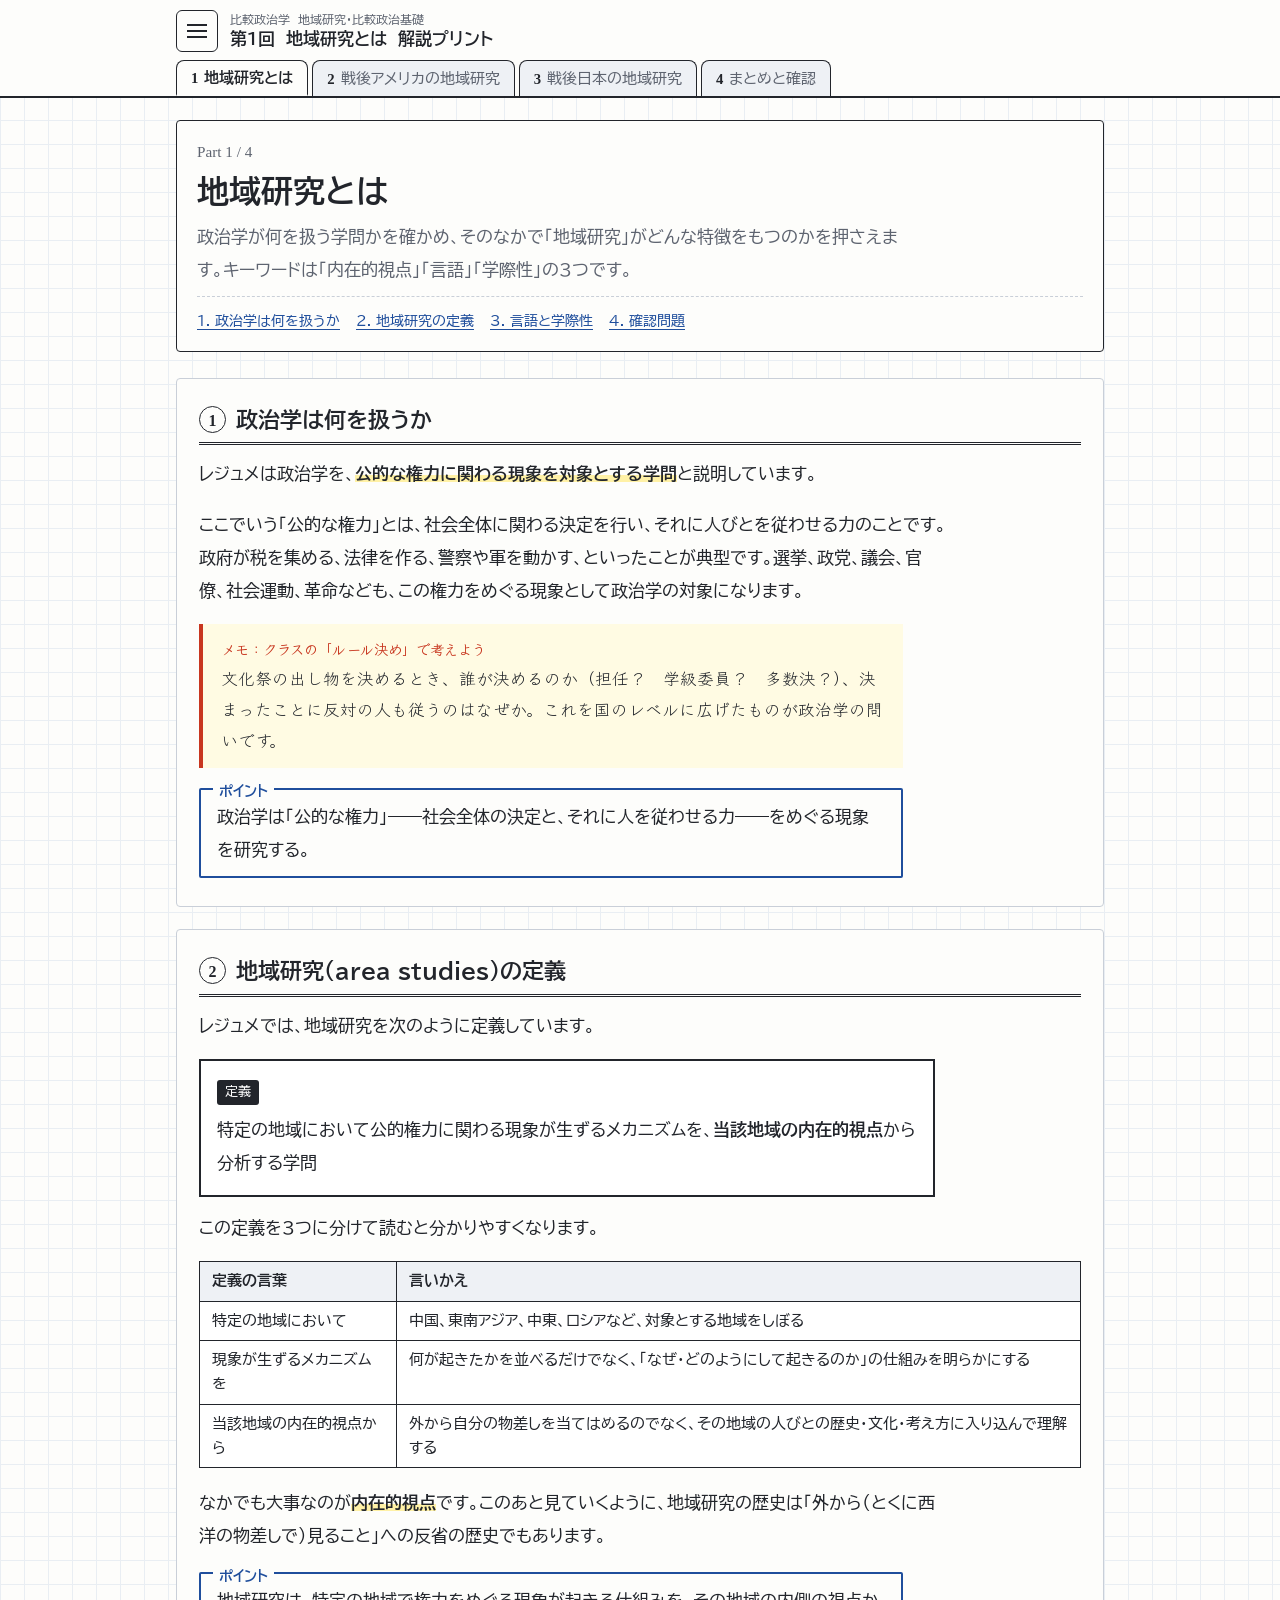
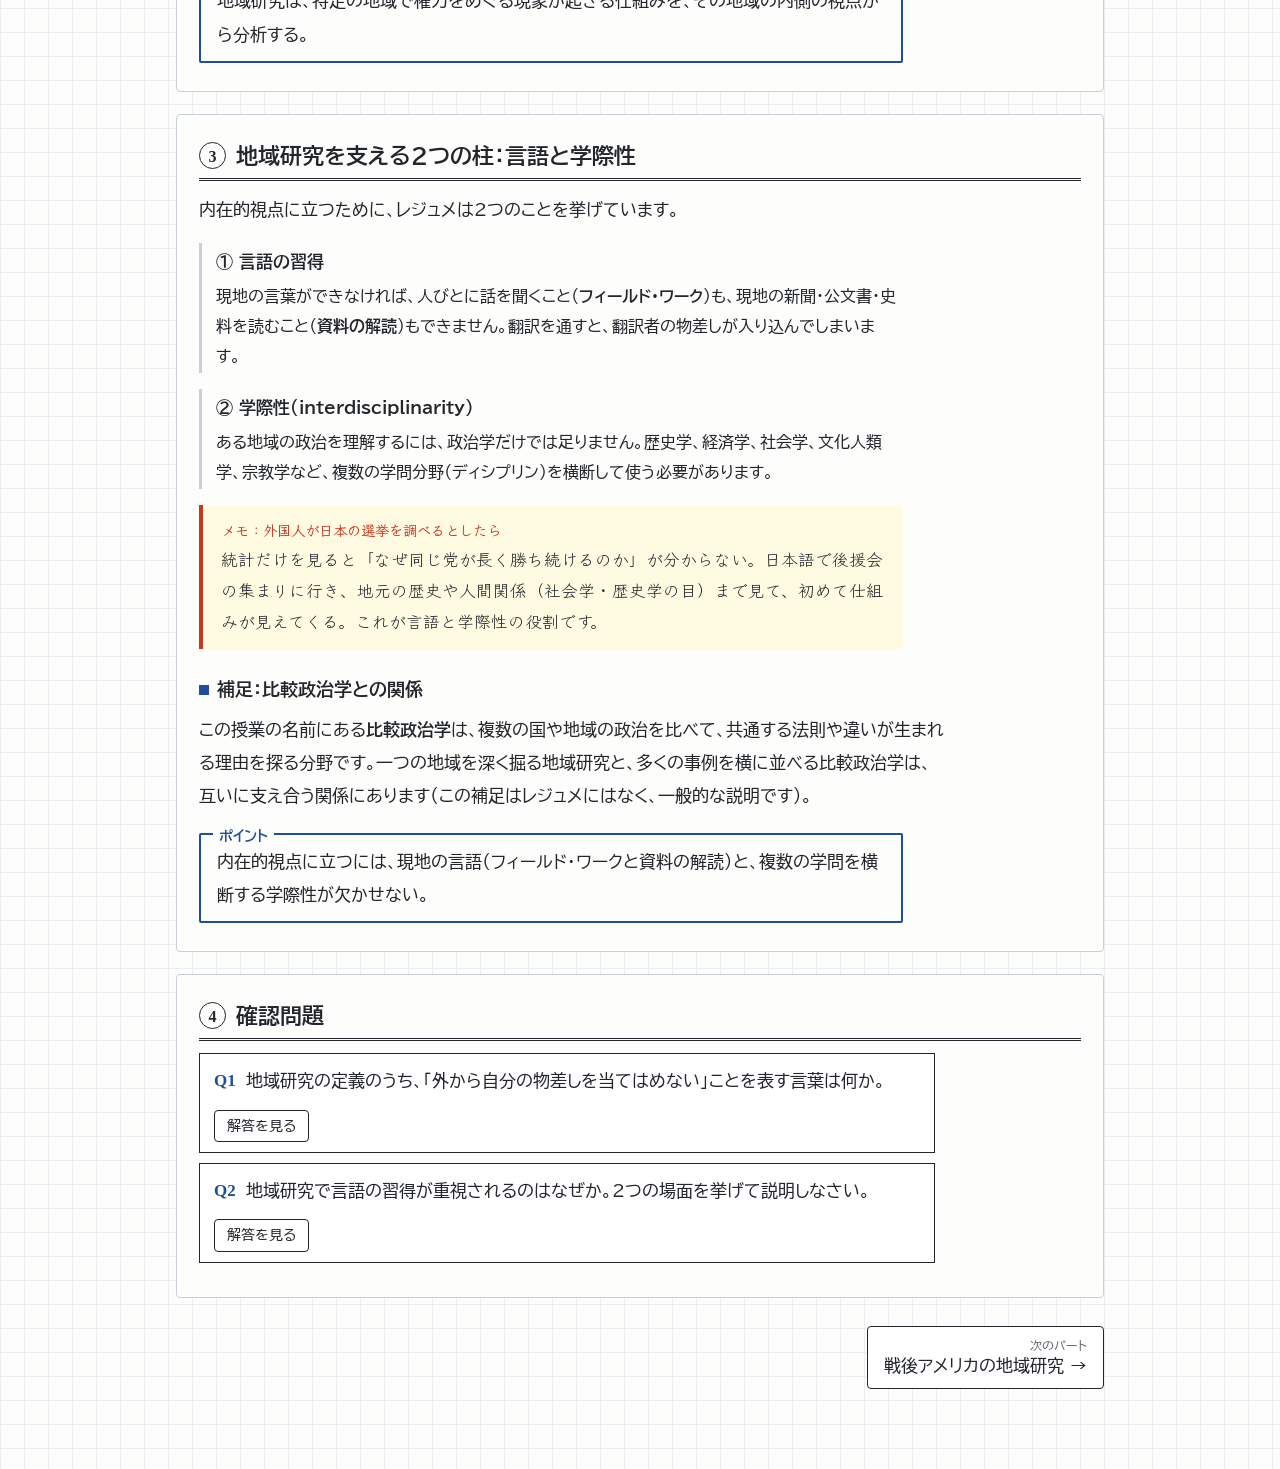
==== commit 607d812f: "第1回：枠内の太字で改行される表示を修正 Co-Authored-By: Claude Opus 5.5 <noreply@anthropic.com> Claude-Session: https:/" ====
--- a/ch01/index.html
+++ b/ch01/index.html
@@ -174,6 +174,7 @@
 .ipanel[hidden]{display:none}
 .case{border-left:3px solid var(--line);padding:2px 0 2px 14px;margin:0 0 16px;max-width:44rem}
 .case b{display:block}
+.case p b{display:inline}
 .case .res{font-size:.9rem;margin:2px 0}
 .case p{margin:2px 0 0;font-size:.97rem}
 
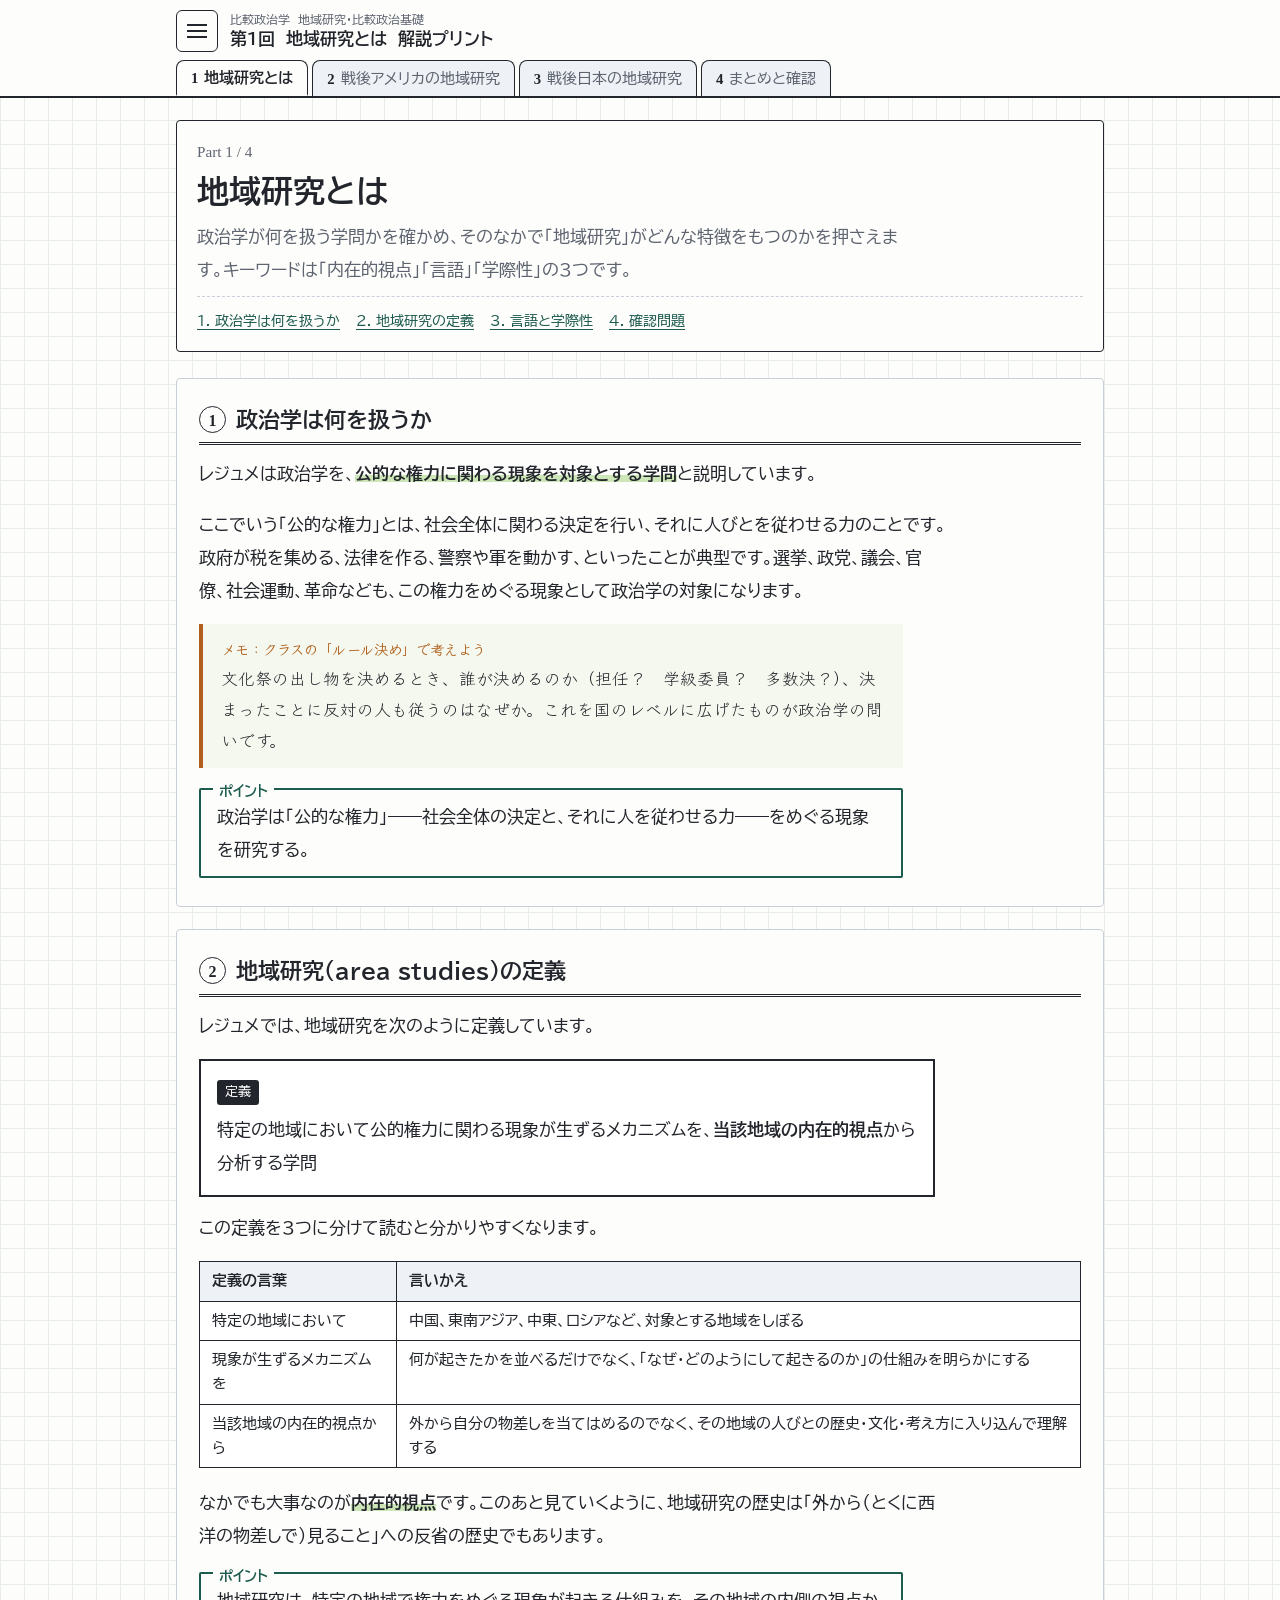
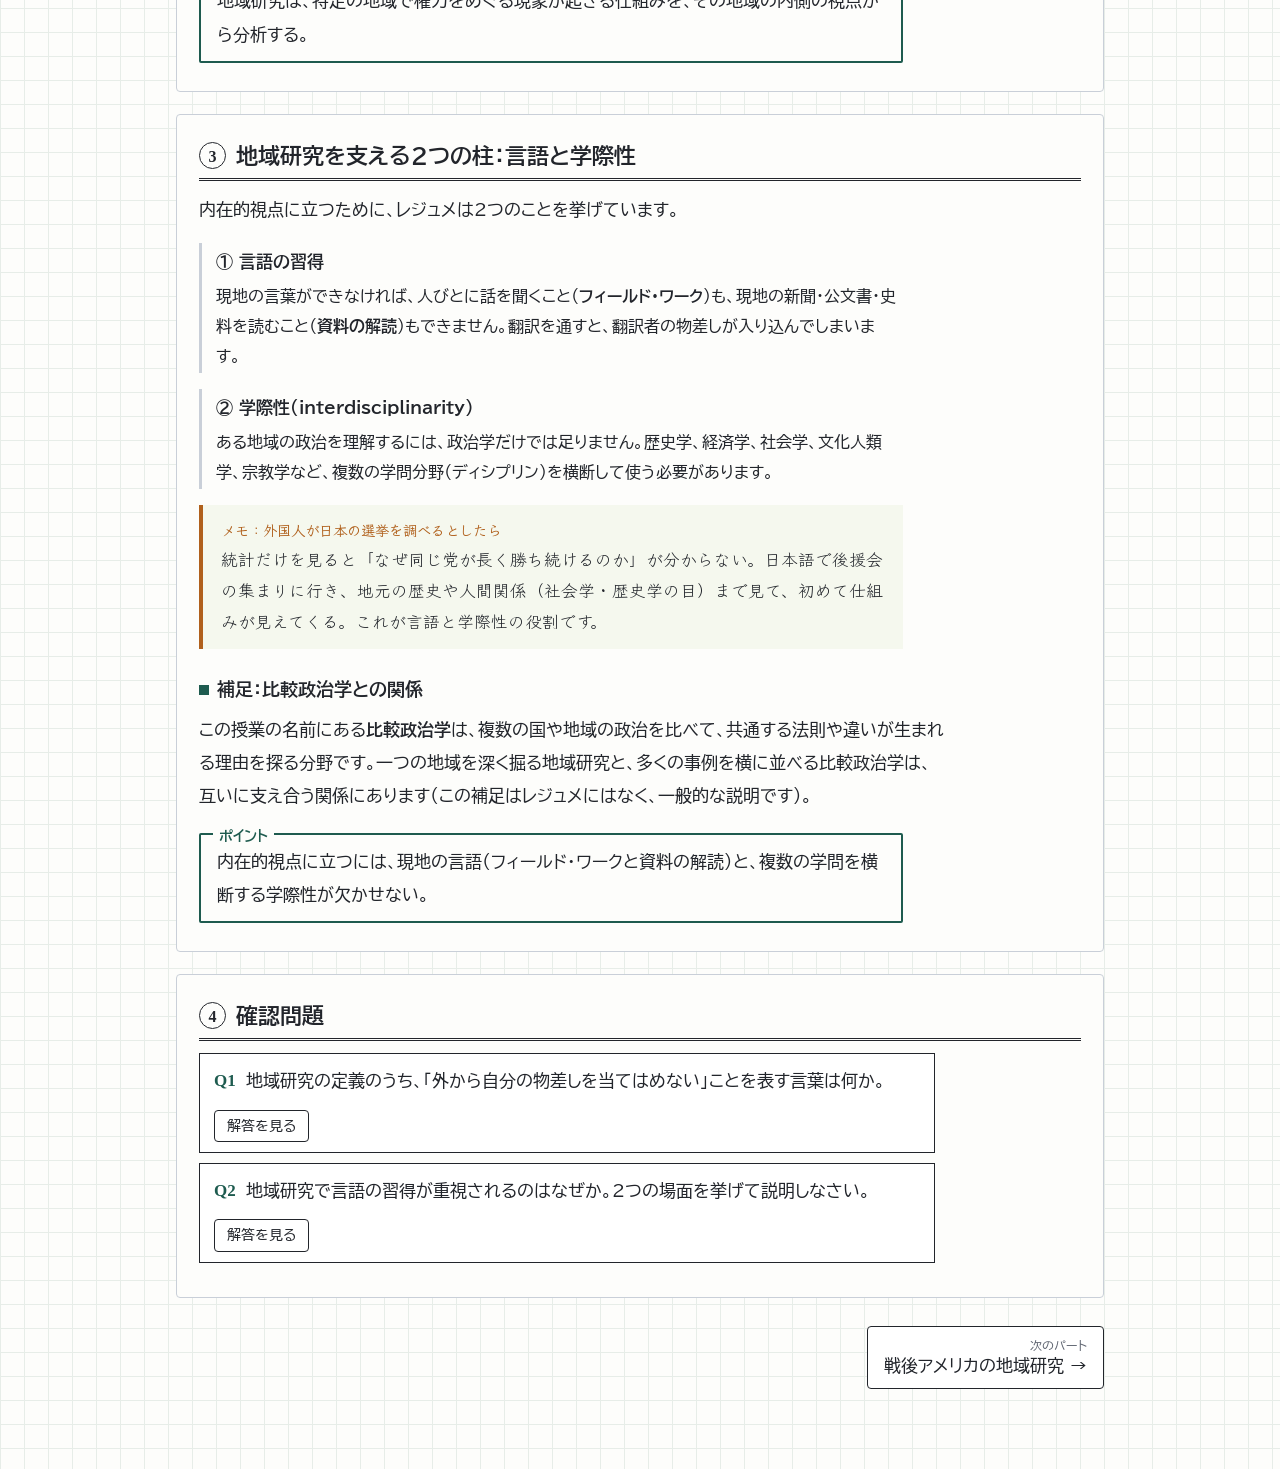
==== commit b78b3995: "配色を深緑・琥珀・若草に変更 Co-Authored-By: Claude Opus 5.5 <noreply@anthropic.com> Claude-Session: https://claud" ====
--- a/ch01/index.html
+++ b/ch01/index.html
@@ -8,18 +8,19 @@
 <link rel="preconnect" href="https://fonts.gstatic.com" crossorigin>
 <link href="https://fonts.googleapis.com/css2?family=BIZ+UDPGothic:wght@400;700&family=Klee+One:wght@400;600&display=swap" rel="stylesheet">
 <style>
+/* hikakuseiji の配色：lily（青・朱・黄）と区別するため、深緑・琥珀・若草に変更 */
 /* 設計: 方眼紙に書いた講義プリント。黒インクの本文、青ペンの強調、朱ペンの書き込み、黄色の蛍光ペン。上部に固定ヘッダーとパートのタブ、左からメニューが出る */
 :root{
   --paper:#fdfdfb;
-  --grid:#e9eef3;
+  --grid:#e7ede8;
   --ink:#22252b;
   --sub:#5e6470;
   --line:#c9cfd8;
-  --blue:#1f4e9c;
-  --red:#c8361f;
-  --teal:#0b6b5d;
-  --marker:#fff1a6;
-  --note:#fffbe3;
+  --blue:#1e5b4f;
+  --red:#b0601c;
+  --teal:#3d6a94;
+  --marker:#cce6b8;
+  --note:#f5f8ee;
   --font-body:"BIZ UDPGothic","Hiragino Kaku Gothic ProN","Yu Gothic",Meiryo,sans-serif;
   --font-hand:"Klee One","Hiragino Maru Gothic ProN","Yu Gothic",sans-serif;
   --font-math:"Times New Roman",Times,serif;
@@ -119,11 +120,11 @@
 .brow .lab{font-size:.88rem;line-height:1.35}
 .track{position:relative;height:34px}
 .seg{position:absolute;top:0;bottom:0;display:flex;align-items:center;justify-content:center;font-size:.8rem;border:1.5px solid var(--ink);white-space:nowrap;overflow:hidden;font-variant-numeric:tabular-nums}
-.seg.y{background:#dfe8f6}
+.seg.y{background:#d9ebe2}
 .seg.c{background:#f3f4f6}.seg.i{background:#e7eaee}.seg.g{background:#d9dde3}
-.seg.gap-p{background:repeating-linear-gradient(45deg,#d6efe9,#d6efe9 5px,#fff 5px,#fff 10px);color:var(--teal);font-weight:700;border-color:var(--teal);border-style:dashed}
-.seg.gap-m{background:repeating-linear-gradient(45deg,#f8ddd7,#f8ddd7 5px,#fff 5px,#fff 10px);color:var(--red);font-weight:700;border-color:var(--red);border-style:dashed}
-.seg.b{background:#e7eaee}.seg.ri{background:#fde9a8}.seg.nx{background:#d6efe9}
+.seg.gap-p{background:repeating-linear-gradient(45deg,#dde6f0,#dde6f0 5px,#fff 5px,#fff 10px);color:var(--teal);font-weight:700;border-color:var(--teal);border-style:dashed}
+.seg.gap-m{background:repeating-linear-gradient(45deg,#f5e5d3,#f5e5d3 5px,#fff 5px,#fff 10px);color:var(--red);font-weight:700;border-color:var(--red);border-style:dashed}
+.seg.b{background:#e7eaee}.seg.ri{background:#e3efd6}.seg.nx{background:#dde6f0}
 .seg-lab{position:absolute;top:0;bottom:0;display:flex;align-items:center;font-size:.85rem;white-space:nowrap}
 .bars .cap{font-size:.88rem;color:var(--sub);margin:6px 0 0}
 
@@ -228,9 +229,9 @@
 /* 課題パート */
 .dl{margin:10px 0 16px}
 .dlbtn{display:inline-flex;align-items:center;gap:12px;border:2px solid var(--ink);background:#fff;color:var(--ink);text-decoration:none;padding:8px 16px 8px 10px;border-radius:6px;line-height:1.4;box-shadow:3px 3px 0 var(--ink)}
-.dlbtn:hover{background:#eef2fa}
+.dlbtn:hover{background:#eaf3ee}
 .dlbtn:active{transform:translate(2px,2px);box-shadow:1px 1px 0 var(--ink)}
-.dlbtn .dlico{width:34px;height:40px;background:#2b579a;color:#fff;font-weight:700;display:grid;place-items:center;border-radius:3px;font-family:var(--font-math);font-size:1.2rem}
+.dlbtn .dlico{width:34px;height:40px;background:#1e5b4f;color:#fff;font-weight:700;display:grid;place-items:center;border-radius:3px;font-family:var(--font-math);font-size:1.2rem}
 .dlbtn b{display:block}
 .dlbtn small{display:block;color:var(--sub);font-size:.8rem}
 
@@ -276,7 +277,7 @@
 .num{background:#fff;border:1px solid var(--line);padding:10px 16px;margin:14px 0;max-width:44rem}
 .num .h{font-size:.82rem;color:var(--sub);display:block}
 #kadai .brow{grid-template-columns:5.5em 1fr}
-#kadai .seg.g{background:#fde9a8}
+#kadai .seg.g{background:#e3efd6}
 @media (prefers-reduced-motion: reduce){*{transition:none!important}}
 
 /* 数式（分数・Σ/Π/∫ の上下添字）— 全章共通 */
@@ -599,7 +600,7 @@
 const ANSWERS_DEFAULT_ON=false;
 /* 第1回：発展の見方の図（近代化論／ハンチントン／アンチテーゼ） */
 (function(){
-  const C={ink:"#22252b",sub:"#5e6470",blue:"#1f4e9c",red:"#c8361f",grn:"#0b6b5d",line:"#c9cfd8",mk:"#fff1a6"};
+  const C={ink:"#22252b",sub:"#5e6470",blue:"#1e5b4f",red:"#b0601c",grn:"#3d6a94",line:"#c9cfd8",mk:"#cce6b8"};
   const svg=document.getElementById("gDev"),cap=document.getElementById("gDev-cap");
   if(!svg)return;
   const t=(x,y,s,o={})=>`<text x="${x}" y="${y}" font-size="${o.fs||14}" text-anchor="${o.a||"start"}" ${o.w?'font-weight="700"':""} style="fill:${o.c||C.ink}">${s}</text>`;
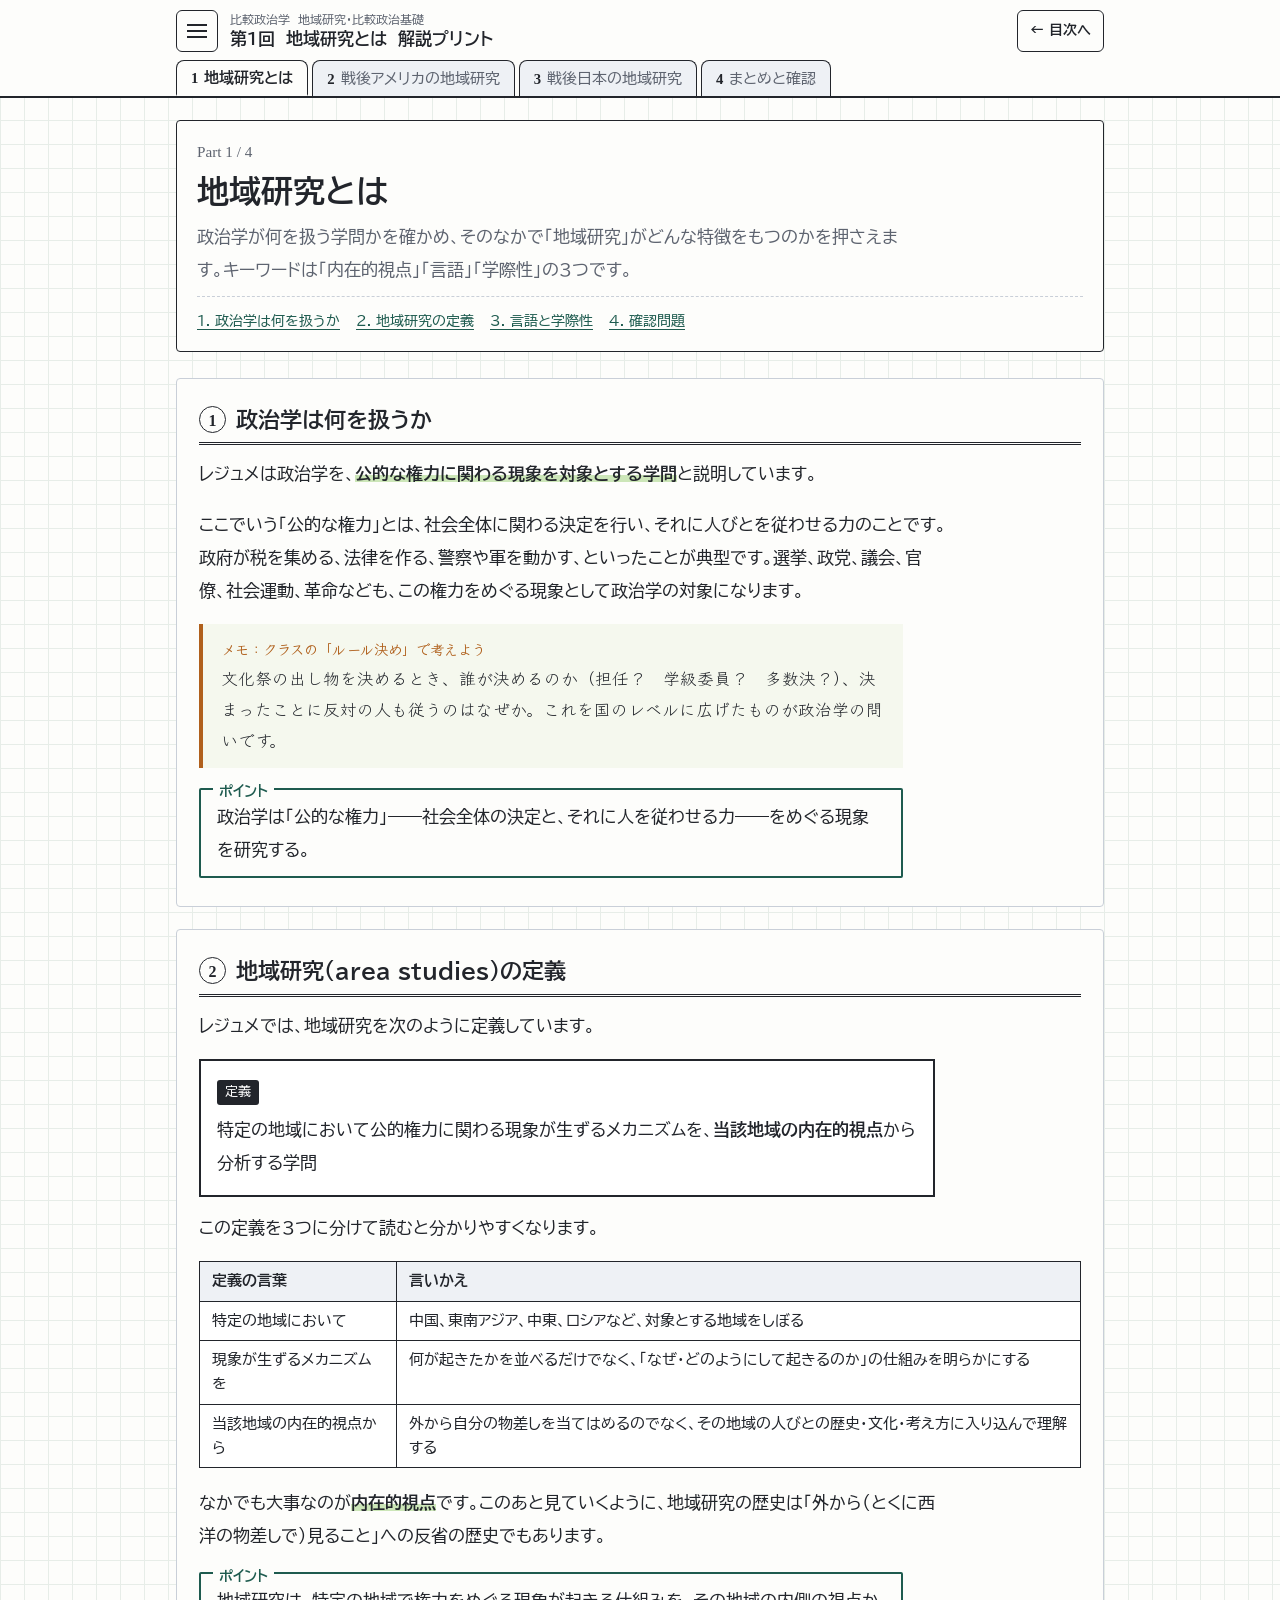
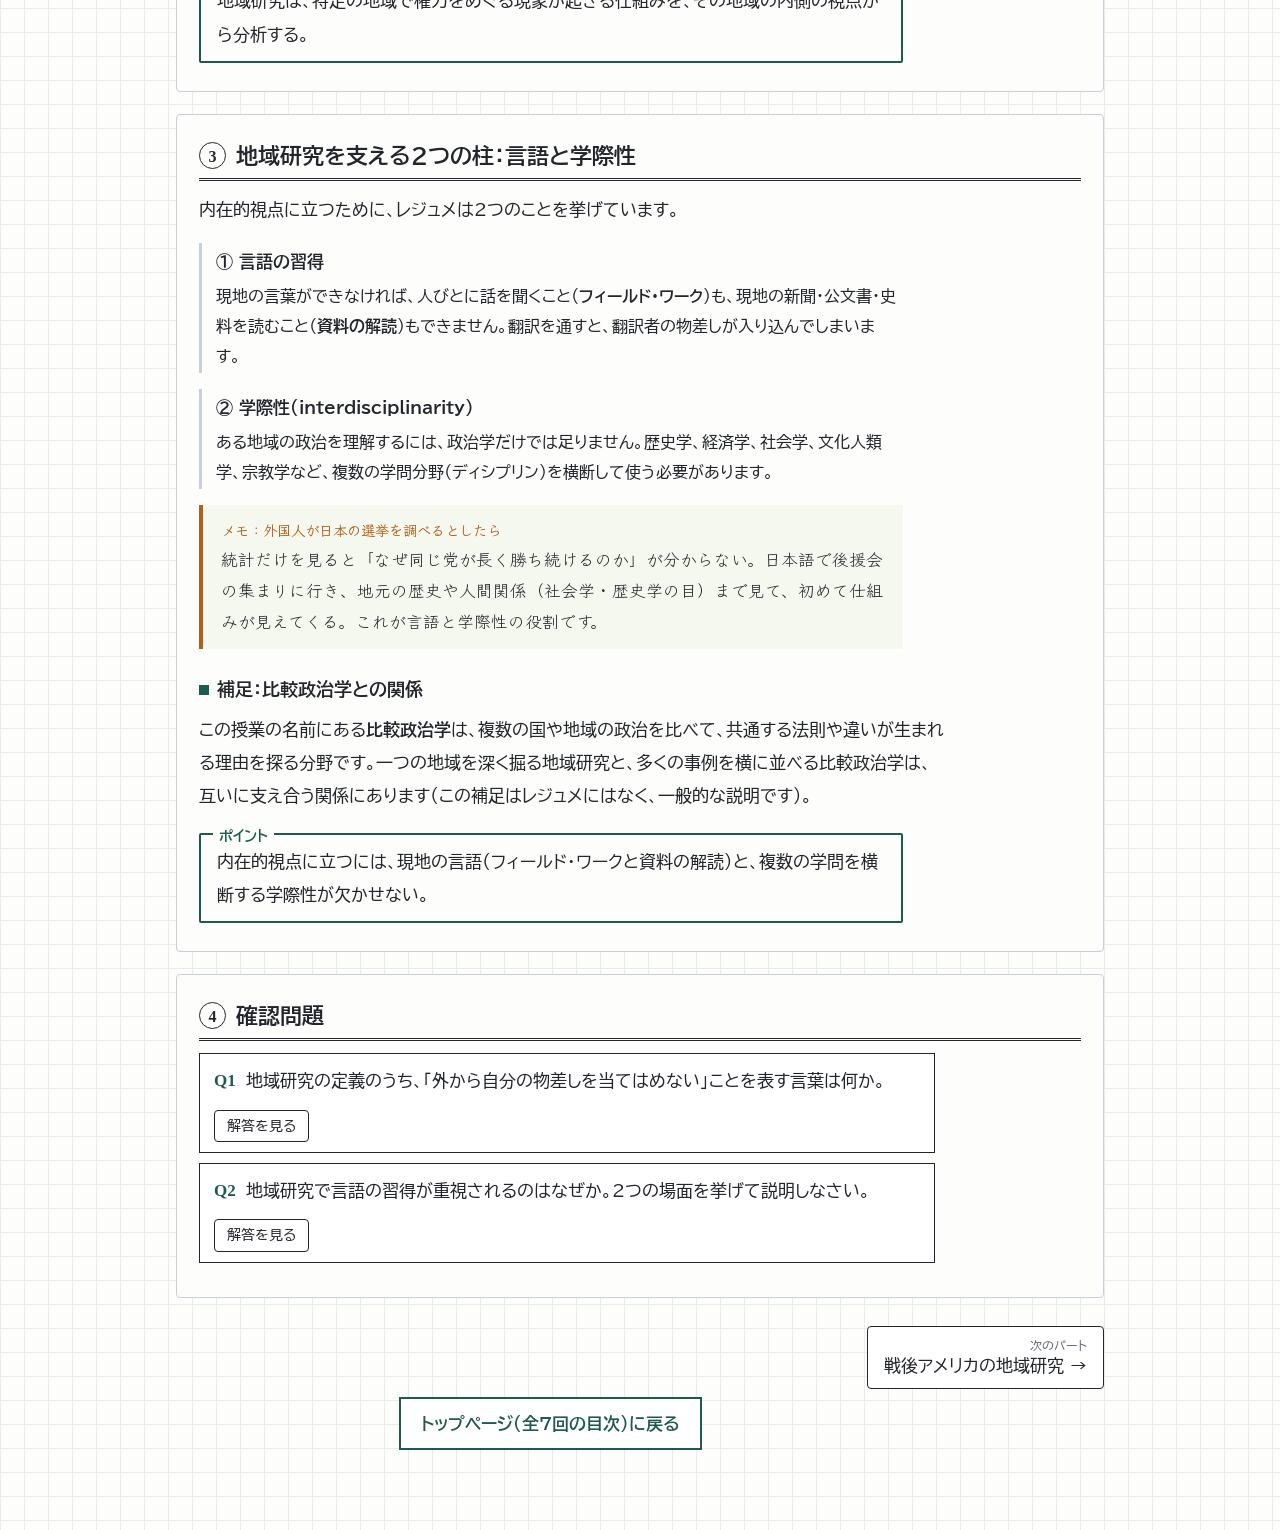
==== commit 597cc851: "各ページにトップページへ戻るボタンを追加 Co-Authored-By: Claude Opus 5.5 <noreply@anthropic.com> Claude-Session: https:/" ====
--- a/ch01/index.html
+++ b/ch01/index.html
@@ -292,6 +292,37 @@
 .eq .mx{font-size:1.25rem}
 .eq.mxeq .f{font-style:normal}
 .mxblock{display:block;overflow-x:auto;padding:4px 0}
+
+/* ===== hikakuseiji：回共通の部品（第1・2回で本文に書いていたものを共通化） ===== */
+.tl{border-left:3px solid var(--ink);margin:14px 0 20px 6px;padding:0 0 0 18px;max-width:46rem}
+.tl li{list-style:none;position:relative;margin:0 0 10px;line-height:1.7}
+.tl li::before{content:"";position:absolute;left:-25px;top:.55em;width:11px;height:11px;background:var(--paper);border:2.5px solid var(--blue);border-radius:50%}
+.tl li.jp::before{border-color:var(--red)}
+.tl .y{font-family:var(--font-math);font-weight:700;color:var(--blue);margin-right:.6em}
+.tl li.jp .y{color:var(--red)}
+.tl .tag{font-size:.75rem;border:1px solid currentColor;padding:0 5px;margin-left:.4em;color:var(--sub);white-space:nowrap}
+.bk{border:1.5px solid var(--ink);background:#fff;padding:10px 14px 8px;margin:12px 0;max-width:46rem}
+.bk .who{font-weight:700}
+.bk .yr{font-family:var(--font-math);font-weight:700;color:var(--blue);margin-left:.4em}
+.bk .ti{display:block;font-size:.88rem;color:var(--sub);line-height:1.6}
+.bk p{margin:6px 0 0;font-size:.97rem}
+.legend{font-size:.85rem;color:var(--sub);margin:4px 0 0}
+.legend span{display:inline-block;margin-right:14px}
+.legend i{display:inline-block;width:10px;height:10px;border-radius:50%;border:2.5px solid var(--blue);margin-right:5px;vertical-align:-1px}
+.legend i.jp{border-color:var(--red)}
+.vv{display:grid;grid-template-columns:1fr auto 1fr;gap:10px;align-items:center;max-width:44rem;margin:14px 0 18px}
+.vv div{border:1.5px solid var(--ink);background:#fff;padding:10px 12px;text-align:center;line-height:1.6}
+.vv div small{display:block;color:var(--sub);font-size:.8rem}
+.vv .ar{border:none;background:none;font-size:1.6rem;color:var(--blue);padding:0}
+.ref{border-left:3px solid var(--red);background:#fff;padding:8px 14px;margin:12px 0;max-width:46rem;font-size:.95rem}
+.ref .h{display:block;font-size:.8rem;color:var(--red);font-weight:700}
+/* トップページ（目次）に戻るボタン */
+.home{margin-left:auto;flex:none;border:1.5px solid var(--ink);border-radius:6px;padding:6px 12px;font-size:.88rem;font-weight:700;color:var(--ink);text-decoration:none;background:var(--paper);white-space:nowrap}
+.home:hover{background:var(--blue);border-color:var(--blue);color:#fff}
+.home-foot{text-align:center;margin:8px 0 0}
+.home-foot a{display:inline-block;border:2px solid var(--blue);color:var(--blue);font-weight:700;text-decoration:none;padding:8px 20px;background:#fff}
+.home-foot a:hover{background:var(--blue);color:#fff}
+@media (max-width:560px){.home{padding:5px 8px;font-size:.8rem}}
 </style>
 </head>
 <body>
@@ -306,6 +337,7 @@
   <div class="bar-in">
     <button class="burger" id="menuBtn" aria-label="目次を開く" aria-controls="drawer" aria-expanded="false"><span></span></button>
     <div class="course"><small>比較政治学　地域研究・比較政治基礎</small><b>第1回　地域研究とは　解説プリント</b></div>
+    <a class="home" href="../">← 目次へ</a>
   </div>
   <div class="tabs" role="tablist" aria-label="パート" id="tabs"></div>
 </header>
@@ -593,6 +625,7 @@
 </div>
 
 <div class="pager" id="pager"></div>
+<p class="home-foot"><a href="../">トップページ（全7回の目次）に戻る</a></p>
 </main>
 
 <script>
